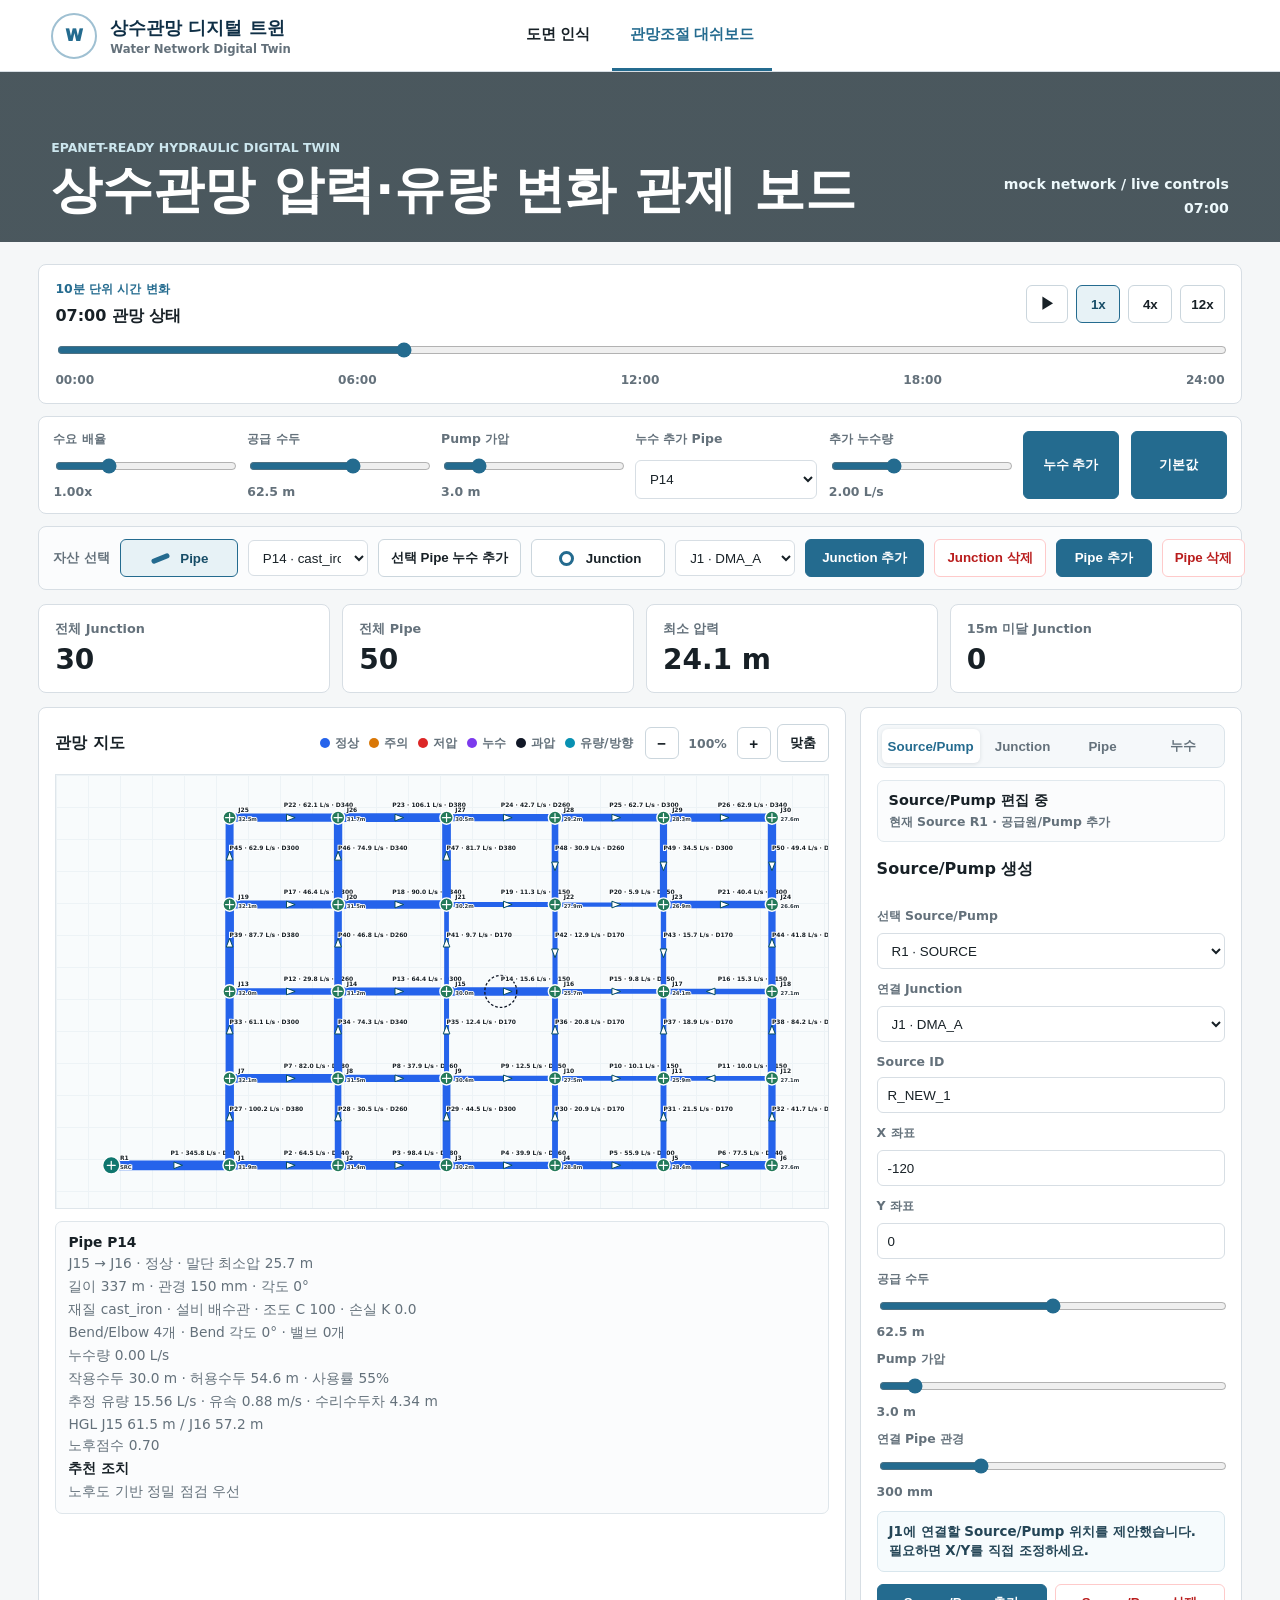
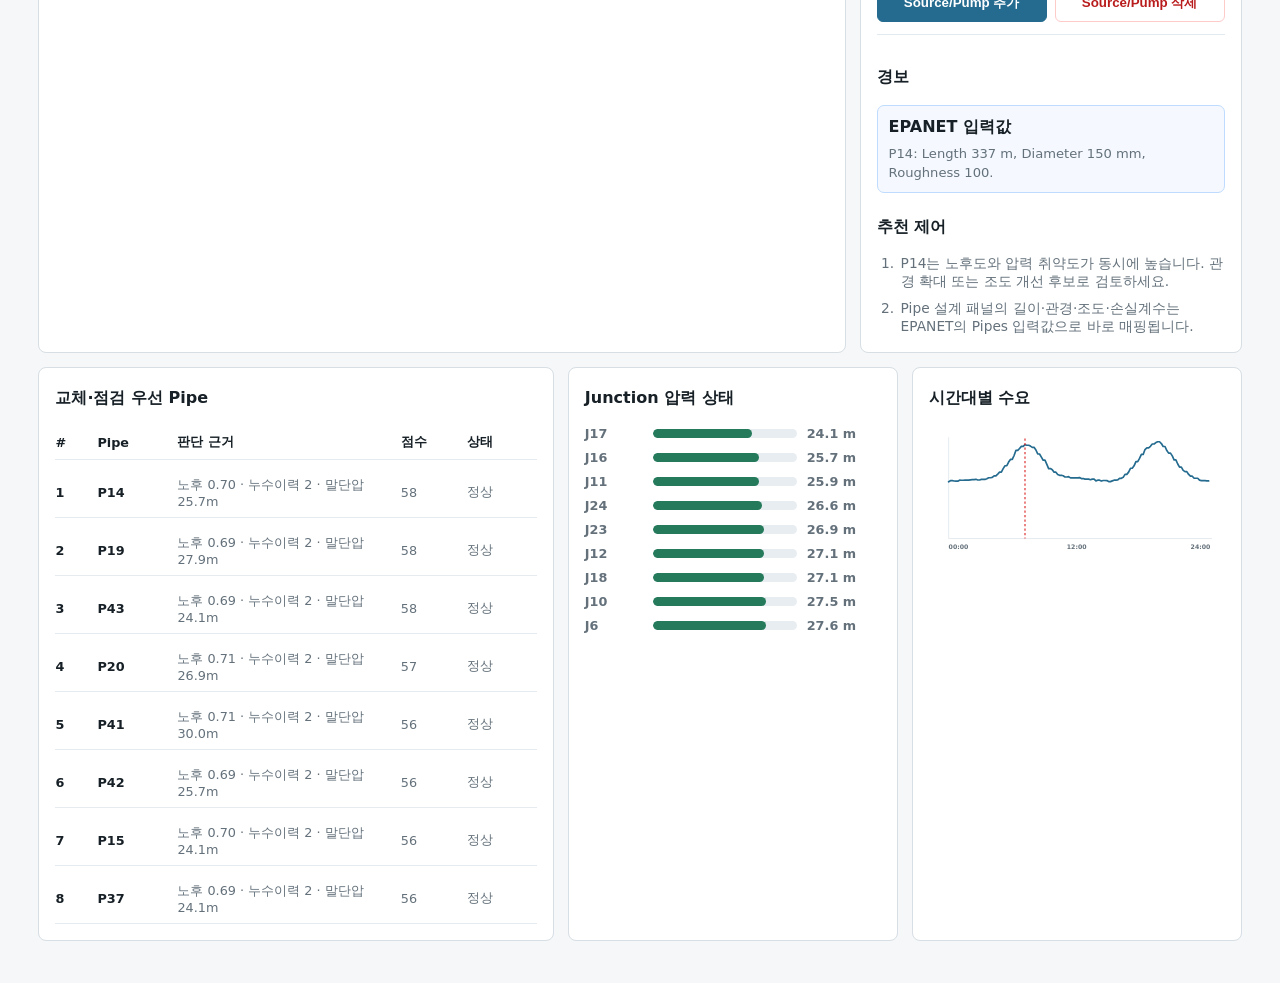
==== frontend/index.html @ b9e0d79a "Add files via upload" ====
<!doctype html>
<html lang="ko">
  <head>
    <meta charset="utf-8" />
    <meta name="viewport" content="width=device-width, initial-scale=1" />
    <title>상수관망 디지털 트윈 대시보드</title>
    <link rel="stylesheet" href="./styles.css" />
  </head>
  <body>
    <header class="global-index" aria-label="main navigation">
      <div class="global-brand">
        <div class="brand-mark">W</div>
        <div>
          <strong>상수관망 디지털 트윈</strong>
          <span>Water Network Digital Twin</span>
        </div>
      </div>
      <nav class="global-nav" aria-label="workspace index">
        <button class="global-nav-link" data-view-target="recognition" type="button">도면 인식</button>
        <button class="global-nav-link active" data-view-target="dashboard" type="button">관망조절 대쉬보드</button>
      </nav>
    </header>

    <section id="recognition-view" class="app-view" data-view="recognition" aria-label="drawing recognition workspace">
      <header class="app-header recognition-header">
        <div>
          <p class="eyebrow">OpenCV-ready drawing intake</p>
          <h1>관망 도면 이미지 인식</h1>
        </div>
        <div class="status-strip" aria-label="recognition status">
          <span id="recognition-status">image waiting</span>
          <span id="recognition-count">0 pipes / 0 nodes</span>
        </div>
      </header>

      <main class="recognition-workspace">
        <section class="recognition-console" aria-label="drawing recognition controls">
          <label>
            관망 도면 파일
            <input id="drawing-file" type="file" accept="image/png,image/jpeg" />
          </label>
          <label>
            최소 선분 길이
            <input id="drawing-min-line" type="range" min="20" max="180" step="5" value="45" />
            <span id="drawing-min-line-value">45 px</span>
          </label>
          <label>
            끝점 병합 허용치
            <input id="drawing-merge-tolerance" type="range" min="6" max="42" step="2" value="18" />
            <span id="drawing-merge-tolerance-value">18 px</span>
          </label>
          <label>
            픽셀-미터 환산
            <input id="drawing-scale" type="number" min="0.01" max="20" step="0.05" value="1" />
          </label>
          <label>
            기본 관경
            <input id="drawing-diameter" type="number" min="50" max="1200" step="10" value="150" />
          </label>
          <label>
            기본 재질
            <select id="drawing-material">
              <option value="PVC">PVC</option>
              <option value="HDPE">HDPE</option>
              <option value="ductile_iron">ductile iron</option>
              <option value="steel">steel</option>
              <option value="cast_iron">cast iron</option>
              <option value="concrete">concrete</option>
            </select>
          </label>
          <button id="analyze-drawing" class="primary-button" type="button">도면 분석</button>
          <button id="reset-drawing" class="text-button" type="button">이미지 초기화</button>
        </section>

        <section class="recognition-grid">
          <article class="drawing-preview-panel">
            <div class="section-heading">
              <h2>도면 오버레이</h2>
              <div class="recognition-actions">
                <button id="download-assets-json" class="text-button" type="button" disabled>JSON</button>
                <button id="download-nodes-csv" class="text-button" type="button" disabled>nodes.csv</button>
                <button id="download-pipes-csv" class="text-button" type="button" disabled>pipes.csv</button>
                <button id="download-reservoirs-csv" class="text-button" type="button" disabled>reservoirs.csv</button>
              </div>
            </div>
            <div class="drawing-canvas-frame">
              <canvas id="drawing-canvas" width="1120" height="620"></canvas>
              <div id="drawing-empty-state">JPG 또는 PNG 관망 도면을 선택하세요.</div>
            </div>
          </article>

          <aside class="recognition-side-panel">
            <div class="metric-grid recognition-metrics">
              <article>
                <span>Pipe 후보</span>
                <strong id="recognized-pipe-count">0</strong>
              </article>
              <article>
                <span>Node 후보</span>
                <strong id="recognized-node-count">0</strong>
              </article>
              <article>
                <span>이미지 크기</span>
                <strong id="recognized-image-size">--</strong>
              </article>
              <article>
                <span>Export 상태</span>
                <strong id="recognized-export-state">대기</strong>
              </article>
            </div>
            <div class="section-heading compact-heading">
              <h2>nodes.csv 후보</h2>
            </div>
            <div id="recognized-nodes-table" class="recognition-table"></div>
            <div class="section-heading compact-heading">
              <h2>pipes.csv 후보</h2>
            </div>
            <div id="recognized-pipes-table" class="recognition-table"></div>
          </aside>
        </section>
      </main>
    </section>

    <section id="dashboard-view" class="app-view active" data-view="dashboard" aria-label="network control dashboard">
      <header class="app-header">
        <div>
          <p class="eyebrow">EPANET-ready hydraulic digital twin</p>
          <h1>상수관망 압력·유량 변화 관제 보드</h1>
        </div>
        <div class="status-strip" aria-label="simulation status">
          <span id="scenario-label">mock network / live controls</span>
          <span id="time-label">ready</span>
        </div>
      </header>

      <main>
      <section class="timeline-console" aria-label="time playback controls">
        <div class="timeline-head">
          <div>
            <p class="panel-kicker">10분 단위 시간 변화</p>
            <h2 id="timeline-title">00:00 관망 상태</h2>
          </div>
          <div class="playback-buttons" aria-label="playback speed">
            <button id="play-toggle" class="icon-button" type="button" title="재생/정지">▶</button>
            <button class="speed-button active" data-speed="1" type="button">1x</button>
            <button class="speed-button" data-speed="4" type="button">4x</button>
            <button class="speed-button" data-speed="12" type="button">12x</button>
          </div>
        </div>
        <input id="time-slider" type="range" min="0" max="0" step="1" value="0" />
        <div class="timeline-scale" id="timeline-scale"></div>
      </section>

      <section class="control-band" aria-label="hydraulic scenario controls">
        <label>
          수요 배율
          <input id="demand-scale" type="range" min="0.7" max="1.8" step="0.05" value="1" />
          <span id="demand-scale-value">1.00x</span>
        </label>
        <label>
          공급 수두
          <input id="source-head" type="range" min="44" max="76" step="0.5" value="58" />
          <span id="source-head-value">58.0 m</span>
        </label>
        <label>
          Pump 가압
          <input id="pump-head" type="range" min="0" max="18" step="0.5" value="3" />
          <span id="pump-head-value">3.0 m</span>
        </label>
        <label>
          누수 추가 Pipe
          <select id="leak-pipe"></select>
        </label>
        <label>
          추가 누수량
          <input id="leak-demand" type="range" min="0" max="6" step="0.25" value="2" />
          <span id="leak-demand-value">2.00 L/s</span>
        </label>
        <button id="add-leak-pipe" class="primary-button" type="button">누수 추가</button>
        <button id="reset-scenario" class="primary-button" type="button">기본값</button>
      </section>

      <section class="asset-toolbar" aria-label="network editing tools">
        <div class="tool-title">자산 선택</div>
        <button id="pipe-tool" class="asset-button active" type="button" aria-label="Pipe 선택">
          <span class="tool-icon pipe-mark"></span>
          Pipe
        </button>
        <select id="selected-pipe" aria-label="선택 Pipe"></select>
        <button id="set-leak-pipe" class="text-button" type="button">선택 Pipe 누수 추가</button>
        <button id="junction-tool" class="asset-button" type="button" aria-label="Junction 선택">
          <span class="tool-icon junction-mark"></span>
          Junction
        </button>
        <select id="selected-junction" aria-label="선택 Junction"></select>
        <button id="add-junction-mode" class="primary-button" type="button">Junction 추가</button>
        <button id="delete-junction" class="text-button danger-button" type="button">Junction 삭제</button>
        <button id="draw-pipe-mode" class="primary-button" type="button">Pipe 추가</button>
        <button id="delete-pipe" class="text-button danger-button" type="button">Pipe 삭제</button>
      </section>

      <section class="metric-grid" aria-label="overview metrics">
        <article>
          <span>전체 Junction</span>
          <strong id="node-count">--</strong>
        </article>
        <article>
          <span>전체 Pipe</span>
          <strong id="pipe-count">--</strong>
        </article>
        <article>
          <span>최소 압력</span>
          <strong id="min-pressure">--</strong>
        </article>
        <article>
          <span>15m 미달 Junction</span>
          <strong id="low-node-count">--</strong>
        </article>
      </section>

      <section class="workspace">
        <div class="map-panel">
          <div class="section-heading">
            <h2>관망 지도</h2>
            <div class="map-heading-tools">
              <div class="legend">
                <span><i class="normal"></i>정상</span>
                <span><i class="warn"></i>주의</span>
                <span><i class="bad"></i>저압</span>
                <span><i class="leak"></i>누수</span>
                <span><i class="overpressure"></i>과압</span>
                <span><i class="flow"></i>유량/방향</span>
              </div>
              <div class="map-zoom-controls" aria-label="map zoom controls">
                <button id="map-zoom-out" class="icon-button" type="button" title="축소">−</button>
                <span id="map-zoom-label">100%</span>
                <button id="map-zoom-in" class="icon-button" type="button" title="확대">+</button>
                <button id="map-zoom-reset" class="text-button" type="button">맞춤</button>
              </div>
            </div>
          </div>
          <svg id="network-map" role="img" aria-label="water network map"></svg>
          <div id="selection-detail" class="detail-panel"></div>
        </div>

        <aside class="side-panel">
            <div class="editor-shell">
              <div class="editor-tabs" aria-label="asset editor tabs">
              <button class="editor-tab active" data-editor-tab="source" type="button">Source/Pump</button>
              <button class="editor-tab" data-editor-tab="junction" type="button">Junction</button>
              <button class="editor-tab" data-editor-tab="pipe" type="button">Pipe</button>
              <button class="editor-tab" data-editor-tab="leak" type="button">누수</button>
            </div>

            <div class="editor-context">
              <strong id="editor-context-title">편집 콘솔</strong>
              <span id="editor-context-subtitle">지도에서 자산을 선택하거나 작업 모드를 실행하세요.</span>
            </div>

            <section class="editor-panel active" data-editor-panel="source" aria-label="source and pump editor">
              <div class="section-heading">
                <h2>Source/Pump 생성</h2>
              </div>
              <div class="source-editor">
                <label>
                  선택 Source/Pump
                  <select id="selected-source"></select>
                </label>
                <label>
                  연결 Junction
                  <select id="source-connect-junction"></select>
                </label>
                <label>
                  Source ID
                  <input id="new-source-id" type="text" value="R_NEW_1" />
                </label>
                <label>
                  X 좌표
                  <input id="source-x" type="number" step="5" value="-120" />
                </label>
                <label>
                  Y 좌표
                  <input id="source-y" type="number" step="5" value="0" />
                </label>
                <label>
                  공급 수두
                  <input id="source-design-head" type="range" min="30" max="95" step="0.5" value="58" />
                  <span id="source-design-head-value">58.0 m</span>
                </label>
                <label>
                  Pump 가압
                  <input id="source-pump-gain" type="range" min="0" max="35" step="0.5" value="3" />
                  <span id="source-pump-gain-value">3.0 m</span>
                </label>
                <label>
                  연결 Pipe 관경
                  <input id="source-pipe-diameter" type="range" min="100" max="800" step="10" value="300" />
                  <span id="source-pipe-diameter-value">300 mm</span>
                </label>
                <div class="draw-readout" id="source-readout">Source/Pump는 선택 Junction에 공급원과 연결 Pipe를 함께 추가합니다.</div>
                <div class="source-actions">
                  <button id="add-source-pump" class="primary-button" type="button">Source/Pump 추가</button>
                  <button id="delete-source-pump" class="text-button danger-button" type="button">Source/Pump 삭제</button>
                </div>
              </div>
            </section>

            <section class="editor-panel" data-editor-panel="junction" aria-label="junction editor">
              <div class="section-heading">
                <h2>Junction 생성</h2>
              </div>
              <div class="junction-workflow">
                <label>
                  연결 시작 Junction
                  <select id="source-junction"></select>
                </label>
                <label>
                  새 Junction ID
                  <input id="new-junction-id" type="text" value="J_NEW_1" />
                </label>
                <div id="draw-readout" class="draw-readout">Junction 추가 또는 Pipe 그리기를 누른 뒤 지도 위에서 작업하세요.</div>
                <div class="draw-actions">
                  <button id="confirm-junction" class="primary-button" type="button" disabled>Pipe와 함께 추가</button>
                  <button id="confirm-pipe" class="primary-button" type="button" disabled>Pipe 추가</button>
                  <button id="cancel-junction" class="text-button" type="button">취소</button>
                </div>
              </div>

              <div class="section-heading">
                <h2>Junction 편집</h2>
              </div>
              <div class="junction-editor">
                <label>
                  X 좌표
                  <input id="junction-x" type="range" min="-200" max="900" step="5" value="0" />
                  <span id="junction-x-value">0</span>
                </label>
                <label>
                  Y 좌표
                  <input id="junction-y" type="range" min="-200" max="700" step="5" value="0" />
                  <span id="junction-y-value">0</span>
                </label>
                <label>
                  표고
                  <input id="junction-elevation" type="range" min="0" max="90" step="0.5" value="30" />
                  <span id="junction-elevation-value">30.0 m</span>
                </label>
                <label>
                  기본 수요
                  <input id="junction-demand" type="range" min="0" max="8" step="0.05" value="1" />
                  <span id="junction-demand-value">1.00 L/s</span>
                </label>
                <label>
                  DMA
                  <input id="junction-dma" type="text" value="DMA_A" />
                </label>
                <div class="draw-actions single-action">
                  <button id="reset-junction-edit" class="text-button" type="button">Junction 복원</button>
                </div>
              </div>
            </section>

            <section class="editor-panel" data-editor-panel="pipe" aria-label="epanet pipe editor">
              <div class="section-heading">
                <h2>EPANET Pipe 설계</h2>
              </div>
              <div class="epanet-editor">
                <label>
                  구현 각도
                  <input id="pipe-angle" type="range" min="0" max="355" step="5" value="0" />
                  <span id="pipe-angle-value">0°</span>
                </label>
                <label>
                  길이
                  <input id="pipe-length" type="range" min="40" max="620" step="5" value="100" />
                  <span id="pipe-length-value">100 m</span>
                </label>
                <label>
                  관경
                  <input id="pipe-diameter" type="range" min="80" max="600" step="10" value="150" />
                  <span id="pipe-diameter-value">150 mm</span>
                </label>
                <label>
                  조도 계수 C
                  <input id="pipe-roughness" type="range" min="60" max="150" step="1" value="100" />
                  <span id="pipe-roughness-value">100</span>
                </label>
                <label>
                  국부 손실 K
                  <input id="pipe-minor-loss" type="range" min="0" max="5" step="0.1" value="0" />
                  <span id="pipe-minor-loss-value">0.0</span>
                </label>
                <label>
                  Bend/Elbow 각도
                  <input id="pipe-bend-angle" type="range" min="0" max="180" step="5" value="0" />
                  <span id="pipe-bend-angle-value">0°</span>
                </label>
                <label>
                  Bend/Elbow 개수
                  <input id="pipe-bend-count" type="range" min="0" max="8" step="1" value="0" />
                  <span id="pipe-bend-count-value">0</span>
                </label>
                <label>
                  밸브 개수
                  <input id="pipe-valve-count" type="range" min="0" max="6" step="1" value="0" />
                  <span id="pipe-valve-count-value">0</span>
                </label>
                <label>
                  Pipe 재질
                  <select id="pipe-material">
                    <option value="PVC">PVC</option>
                    <option value="HDPE">HDPE</option>
                    <option value="ductile_iron">ductile iron</option>
                    <option value="steel">steel</option>
                    <option value="cast_iron">cast iron</option>
                    <option value="concrete">concrete</option>
                  </select>
                </label>
                <label>
                  설비 종류
                  <select id="pipe-service-type">
                    <option value="distribution">배수관</option>
                    <option value="transmission">송수관</option>
                    <option value="service">급수관</option>
                    <option value="bypass">우회관</option>
                  </select>
                </label>
                <div class="snap-row">
                  <button class="text-button" data-angle="0" type="button">0°</button>
                  <button class="text-button" data-angle="45" type="button">45°</button>
                  <button class="text-button" data-angle="90" type="button">90°</button>
                  <button class="text-button" data-angle="135" type="button">135°</button>
                  <button id="reset-pipe-edit" class="text-button" type="button">Pipe 복원</button>
                </div>
              </div>
            </section>

            <section class="editor-panel" data-editor-panel="leak" aria-label="multi leak scenario">
              <div class="section-heading">
                <h2>다중 누수 시나리오</h2>
              </div>
              <div id="leak-list" class="leak-list"></div>
            </section>
          </div>

          <div class="section-heading compact-heading">
            <h2>경보</h2>
          </div>
          <div id="alerts" class="alert-stack"></div>

          <div class="section-heading compact-heading">
            <h2>추천 제어</h2>
          </div>
          <ol id="recommendations" class="recommendations"></ol>
        </aside>
      </section>

      <section class="analysis-grid">
        <article>
          <div class="section-heading">
            <h2>교체·점검 우선 Pipe</h2>
          </div>
          <div id="replacement-ranking" class="ranking-table"></div>
        </article>
        <article>
          <div class="section-heading">
            <h2>Junction 압력 상태</h2>
          </div>
          <div id="pressure-bars" class="bar-stack"></div>
        </article>
        <article>
          <div class="section-heading">
            <h2>시간대별 수요</h2>
          </div>
          <svg id="demand-chart" role="img" aria-label="demand chart"></svg>
        </article>
      </section>
      </main>
    </section>

    <script src="./app.js"></script>
  </body>
</html>
---- frontend/styles.css ----
:root {
  color-scheme: light;
  --ink: #172026;
  --muted: #64717b;
  --line: #d7dee4;
  --surface: #ffffff;
  --page: #f5f7f8;
  --ok: #247a5a;
  --warn: #d97706;
  --bad: #dc2626;
  --leak: #7c3aed;
  --overpressure: #111827;
  --accent: #246b8f;
}

* {
  box-sizing: border-box;
}

body {
  margin: 0;
  min-width: 320px;
  background: var(--page);
  color: var(--ink);
  font-family:
    Inter, ui-sans-serif, system-ui, -apple-system, BlinkMacSystemFont, "Segoe UI",
    sans-serif;
}

.global-index {
  position: sticky;
  top: 0;
  z-index: 20;
  display: grid;
  grid-template-columns: minmax(250px, 1fr) auto minmax(250px, 1fr);
  min-height: 72px;
  align-items: center;
  gap: 28px;
  border-bottom: 1px solid var(--line);
  background: rgba(255, 255, 255, 0.96);
  padding: 0 clamp(18px, 4vw, 56px);
  backdrop-filter: blur(10px);
}

.global-index::after {
  content: "";
}

.global-brand {
  display: flex;
  align-items: center;
  gap: 13px;
  min-width: 250px;
}

.brand-mark {
  display: grid;
  width: 46px;
  height: 46px;
  place-items: center;
  border: 2px solid #9fc0d2;
  border-radius: 50%;
  color: var(--accent);
  font-size: 1rem;
  font-weight: 950;
}

.global-brand strong,
.global-brand span {
  display: block;
}

.global-brand strong {
  color: #0f2f46;
  font-size: 1.12rem;
  font-weight: 950;
}

.global-brand span {
  margin-top: 2px;
  color: var(--muted);
  font-size: 0.73rem;
  font-weight: 800;
}

.global-nav {
  display: flex;
  align-items: stretch;
  justify-content: center;
  gap: 4px;
  align-self: stretch;
}

.global-nav-link {
  border: 0;
  border-bottom: 3px solid transparent;
  background: transparent;
  color: var(--ink);
  padding: 0 18px;
  font-size: 0.93rem;
  font-weight: 850;
  cursor: pointer;
}

.global-nav-link.active,
.global-nav-link:hover {
  border-bottom-color: var(--accent);
  color: var(--accent);
}

.app-view {
  display: none;
}

.app-view.active {
  display: block;
}

.app-header {
  display: flex;
  min-height: 170px;
  align-items: flex-end;
  justify-content: space-between;
  gap: 24px;
  padding: 34px clamp(18px, 4vw, 56px) 26px;
  background:
    linear-gradient(rgba(15, 32, 40, 0.74), rgba(15, 32, 40, 0.74)),
    url("https://images.unsplash.com/photo-1581092160607-ee22621dd758?auto=format&fit=crop&w=1800&q=80")
      center / cover;
  color: white;
}

.recognition-header {
  background:
    linear-gradient(rgba(15, 32, 40, 0.72), rgba(15, 32, 40, 0.72)),
    url("https://images.unsplash.com/photo-1497366754035-f200968a6e72?auto=format&fit=crop&w=1800&q=80")
      center / cover;
}

.eyebrow,
.panel-kicker {
  margin: 0 0 8px;
  color: #cce6ee;
  font-size: 0.78rem;
  font-weight: 800;
  letter-spacing: 0;
  text-transform: uppercase;
}

.panel-kicker {
  color: var(--accent);
}

h1,
h2 {
  margin: 0;
  letter-spacing: 0;
}

h1 {
  max-width: 860px;
  font-size: clamp(2rem, 4vw, 4.1rem);
  line-height: 1.04;
}

h2 {
  font-size: 1rem;
}

.status-strip {
  display: grid;
  gap: 8px;
  min-width: 210px;
  color: #edf8fb;
  font-size: 0.88rem;
  font-weight: 800;
  text-align: right;
}

main {
  padding: 22px clamp(14px, 3vw, 44px) 42px;
}

.timeline-console,
.control-band,
.asset-toolbar,
.metric-grid,
.workspace,
.analysis-grid,
.recognition-console,
.recognition-grid {
  width: min(1480px, 100%);
  margin-inline: auto;
}

.timeline-console,
.control-band,
.asset-toolbar,
.metric-grid article,
.analysis-grid article,
.side-panel,
.map-panel,
.recognition-console,
.drawing-preview-panel,
.recognition-side-panel {
  border: 1px solid var(--line);
  border-radius: 8px;
  background: var(--surface);
}

.timeline-console {
  display: grid;
  gap: 13px;
  padding: 16px;
}

.recognition-workspace {
  padding-top: 18px;
}

.recognition-console {
  display: grid;
  grid-template-columns: minmax(190px, 1.2fr) repeat(5, minmax(120px, 1fr)) max-content;
  align-items: end;
  gap: 12px;
  padding: 14px;
}

.recognition-grid {
  display: grid;
  grid-template-columns: minmax(620px, 1fr) 430px;
  gap: 14px;
  margin-top: 14px;
  align-items: start;
}

.drawing-preview-panel,
.recognition-side-panel {
  padding: 16px;
}

.recognition-actions {
  display: flex;
  flex-wrap: wrap;
  justify-content: flex-end;
  gap: 8px;
}

.drawing-canvas-frame {
  position: relative;
  margin-top: 16px;
  min-height: 560px;
  overflow: hidden;
  border: 1px solid #e1e8ee;
  background:
    linear-gradient(#eef4f8 1px, transparent 1px),
    linear-gradient(90deg, #eef4f8 1px, transparent 1px),
    #fbfdff;
  background-size: 32px 32px;
}

#drawing-canvas {
  display: block;
  width: 100%;
  min-height: 560px;
}

#drawing-empty-state {
  position: absolute;
  inset: 0;
  display: grid;
  place-items: center;
  color: var(--muted);
  font-weight: 850;
}

.recognition-metrics {
  width: 100%;
  grid-template-columns: 1fr 1fr;
  margin: 0;
}

.recognition-table {
  max-height: 270px;
  overflow: auto;
  border: 1px solid #e1e8ee;
  border-radius: 8px;
  background: #fbfdff;
}

.recognition-table table {
  width: 100%;
  border-collapse: collapse;
  font-size: 0.78rem;
}

.recognition-table th,
.recognition-table td {
  border-bottom: 1px solid #e5edf2;
  padding: 8px 9px;
  text-align: left;
  white-space: nowrap;
}

.recognition-table th {
  position: sticky;
  top: 0;
  background: #eff5f8;
  color: #385263;
  font-weight: 900;
}

.timeline-head {
  display: flex;
  align-items: center;
  justify-content: space-between;
  gap: 18px;
}

.playback-buttons {
  display: flex;
  align-items: center;
  gap: 8px;
}

.icon-button,
.speed-button,
.asset-button,
.text-button,
.primary-button {
  min-height: 38px;
  border: 1px solid #cbd6dd;
  border-radius: 6px;
  background: white;
  color: var(--ink);
  font-weight: 850;
  cursor: pointer;
}

.icon-button {
  width: 42px;
  font-size: 0.95rem;
}

.speed-button {
  min-width: 44px;
  padding: 0 10px;
}

.speed-button.active,
.asset-button.active,
.primary-button.active {
  border-color: var(--accent);
  background: #e7f2f6;
  color: #174d67;
}

.timeline-scale {
  display: flex;
  justify-content: space-between;
  color: var(--muted);
  font-size: 0.76rem;
  font-weight: 800;
}

.control-band {
  display: grid;
  grid-template-columns: repeat(5, minmax(130px, 1fr)) repeat(2, max-content);
  gap: 12px;
  margin-top: 12px;
  padding: 14px;
}

.asset-toolbar {
  display: grid;
  grid-template-columns: max-content 118px minmax(120px, 180px) max-content 134px minmax(120px, 180px) repeat(4, max-content);
  align-items: center;
  gap: 10px;
  margin-top: 12px;
  padding: 12px 14px;
  background: #fbfcfd;
}

.tool-title {
  color: var(--muted);
  font-size: 0.8rem;
  font-weight: 850;
}

.asset-button {
  display: inline-flex;
  align-items: center;
  justify-content: center;
  gap: 8px;
}

.tool-icon {
  position: relative;
  display: inline-block;
  width: 23px;
  height: 23px;
}

.pipe-mark::before {
  position: absolute;
  top: 9px;
  left: 2px;
  width: 19px;
  height: 5px;
  border-radius: 99px;
  background: var(--accent);
  content: "";
  transform: rotate(-22deg);
}

.junction-mark::before {
  position: absolute;
  inset: 4px;
  border: 3px solid var(--accent);
  border-radius: 50%;
  content: "";
}

.text-button {
  padding: 0 12px;
}

.primary-button {
  min-width: 96px;
  padding: 0 16px;
  border-color: var(--accent);
  background: var(--accent);
  color: white;
}

.danger-button {
  border-color: #fecaca;
  color: #b91c1c;
}

label {
  display: grid;
  gap: 8px;
  min-width: 0;
  color: var(--muted);
  font-size: 0.78rem;
  font-weight: 800;
}

select,
input[type="range"],
input[type="text"],
input[type="number"] {
  width: 100%;
}

select,
input[type="text"],
input[type="number"] {
  min-height: 36px;
  border: 1px solid var(--line);
  border-radius: 6px;
  background: white;
  color: var(--ink);
  padding: 0 10px;
}

input[type="range"] {
  accent-color: var(--accent);
}

.metric-grid {
  display: grid;
  grid-template-columns: repeat(4, 1fr);
  gap: 12px;
  margin-top: 14px;
}

.metric-grid article {
  display: grid;
  gap: 5px;
  padding: 16px;
}

.metric-grid span {
  color: var(--muted);
  font-size: 0.8rem;
  font-weight: 800;
}

.metric-grid strong {
  font-size: 1.75rem;
}

.workspace {
  display: grid;
  grid-template-columns: minmax(0, 1fr) 382px;
  gap: 14px;
  margin-top: 14px;
}

.map-panel,
.side-panel,
.analysis-grid article {
  min-width: 0;
  padding: 16px;
}

.editor-shell {
  display: grid;
  gap: 12px;
}

.editor-tabs {
  display: grid;
  grid-template-columns: repeat(4, 1fr);
  gap: 6px;
  padding: 4px;
  border: 1px solid #dbe4ea;
  border-radius: 8px;
  background: #f5f8fa;
}

.editor-tab {
  min-height: 34px;
  border: 0;
  border-radius: 6px;
  background: transparent;
  color: var(--muted);
  font-weight: 900;
  cursor: pointer;
}

.editor-tab.active {
  background: white;
  color: var(--accent);
  box-shadow: 0 1px 4px rgba(24, 45, 58, 0.12);
}

.editor-context {
  display: grid;
  gap: 4px;
  padding: 10px 11px;
  border: 1px solid #e1e9ee;
  border-radius: 7px;
  background: #fbfcfd;
}

.editor-context strong {
  color: var(--ink);
  font-size: 0.9rem;
}

.editor-context span {
  color: var(--muted);
  font-size: 0.78rem;
  font-weight: 800;
}

.editor-panel {
  display: none;
}

.editor-panel.active {
  display: grid;
  gap: 12px;
}

.section-heading {
  display: flex;
  align-items: center;
  justify-content: space-between;
  gap: 12px;
  min-height: 30px;
  margin-bottom: 12px;
}

.compact-heading {
  margin-top: 20px;
}

.legend {
  display: flex;
  flex-wrap: wrap;
  gap: 10px;
  color: var(--muted);
  font-size: 0.78rem;
  font-weight: 800;
}

.map-heading-tools {
  display: flex;
  flex-wrap: wrap;
  align-items: center;
  justify-content: flex-end;
  gap: 12px;
}

.map-zoom-controls {
  display: inline-flex;
  align-items: center;
  gap: 6px;
}

.map-zoom-controls .icon-button {
  min-height: 32px;
  width: 34px;
}

#map-zoom-label {
  min-width: 46px;
  color: var(--muted);
  font-size: 0.78rem;
  font-weight: 900;
  text-align: center;
}

.legend span {
  display: inline-flex;
  align-items: center;
  gap: 5px;
}

.legend i {
  width: 10px;
  height: 10px;
  border-radius: 50%;
}

.normal {
  background: #2563eb;
}

.warn {
  background: var(--warn);
}

.bad {
  background: var(--bad);
}

.leak {
  background: var(--leak);
}

.overpressure {
  background: var(--overpressure);
}

.flow {
  background: #0891b2;
}

#network-map {
  display: block;
  width: 100%;
  aspect-ratio: 16 / 9;
  border: 1px solid #dfe6eb;
  background:
    linear-gradient(#edf3f6 1px, transparent 1px),
    linear-gradient(90deg, #edf3f6 1px, transparent 1px),
    #f8fbfc;
  background-size: 32px 32px;
}

.pipe {
  fill: none;
  stroke-linecap: round;
  cursor: pointer;
  transition: stroke-width 140ms ease;
}

.pipe:hover,
.selected-pipe-line {
  stroke-width: 13;
}

.leak-pipe-line {
  stroke: var(--leak);
}

.pipe-leak-halo {
  fill: none;
  stroke: rgba(124, 58, 237, 0.24);
  stroke-linecap: round;
  stroke-width: 22;
  pointer-events: none;
}

.overpressure-pipe-line {
  stroke: var(--overpressure);
}

.pressure-warning-pipe-line {
  stroke-dasharray: 9 5;
}

.pipe-overpressure-halo {
  fill: none;
  stroke: rgba(17, 24, 39, 0.22);
  stroke-linecap: round;
  stroke-width: 24;
  pointer-events: none;
}

.flow-arrow {
  pointer-events: none;
}

.flow-arrow path {
  fill: #ffffff;
  stroke: #064e5f;
  stroke-linejoin: round;
  stroke-width: 1.5;
}

.junction-icon {
  cursor: pointer;
}

.junction-body {
  stroke: white;
  stroke-width: 2.2;
}

.junction-icon path {
  pointer-events: none;
  stroke: white;
  stroke-linecap: round;
  stroke-width: 1.8;
}

.selected-ring {
  fill: none;
  stroke: #111827;
  stroke-dasharray: 4 3;
  stroke-width: 2;
}

.draw-preview line {
  fill: none;
  stroke: #0f766e;
  stroke-dasharray: 10 7;
  stroke-linecap: round;
}

.draw-preview circle {
  fill: #e7f8f1;
  stroke: #0f766e;
  stroke-width: 3;
}

.draw-preview text {
  pointer-events: none;
  paint-order: stroke;
  stroke: white;
  stroke-width: 4px;
  fill: #0f4e3e;
  font-size: 11px;
  font-weight: 900;
}

.node-label,
.pipe-label,
.pressure-label {
  pointer-events: none;
  paint-order: stroke;
  stroke: white;
  stroke-width: 3px;
  fill: var(--ink);
  font-weight: 850;
}

.node-label,
.pipe-label {
  font-size: 9px;
}

.pressure-label {
  font-size: 8px;
  fill: #2d3a43;
}

.leak-pipe-label {
  fill: var(--leak);
}

.overpressure-pipe-label {
  fill: var(--overpressure);
}

.detail-panel {
  display: grid;
  gap: 5px;
  min-height: 94px;
  margin-top: 12px;
  padding: 12px;
  border: 1px solid #dfe6eb;
  border-radius: 7px;
  background: #fbfcfd;
  color: var(--muted);
  font-size: 0.86rem;
}

.detail-panel strong {
  color: var(--ink);
}

.junction-workflow,
.junction-editor,
.source-editor {
  display: grid;
  gap: 12px;
  margin-bottom: 8px;
  padding-bottom: 12px;
  border-bottom: 1px solid #e3eaef;
}

.draw-readout {
  min-height: 46px;
  padding: 10px 11px;
  border: 1px solid #d8e6ed;
  border-radius: 7px;
  background: #f6fbfd;
  color: #244556;
  font-size: 0.84rem;
  font-weight: 800;
  line-height: 1.45;
}

.draw-actions {
  display: grid;
  grid-template-columns: 1fr 1fr max-content;
  gap: 8px;
}

.source-actions {
  display: grid;
  grid-template-columns: 1fr 1fr;
  gap: 8px;
}

button:disabled {
  cursor: not-allowed;
  opacity: 0.48;
}

.epanet-editor {
  display: grid;
  gap: 12px;
}

.single-action {
  grid-template-columns: 1fr;
}

.snap-row {
  display: grid;
  grid-template-columns: repeat(4, 1fr);
  gap: 8px;
}

.snap-row #reset-pipe-edit {
  grid-column: 1 / -1;
}

.alert-stack,
.leak-list,
.recommendations,
.bar-stack,
.ranking-table {
  display: grid;
  gap: 9px;
}

.leak-row {
  display: grid;
  grid-template-columns: 58px 1fr 76px max-content;
  align-items: center;
  gap: 8px;
  padding: 9px;
  border: 1px solid #e0e7ec;
  border-radius: 7px;
  background: #fbfcfd;
  color: var(--muted);
  font-size: 0.8rem;
  font-weight: 850;
}

.alert-card {
  padding: 11px;
  border: 1px solid #e0e7ec;
  border-radius: 7px;
  background: #fbfcfd;
}

.alert-card strong {
  display: block;
  margin-bottom: 5px;
  color: var(--ink);
}

.alert-card span {
  color: var(--muted);
  font-size: 0.82rem;
}

.alert-card.high {
  border-color: #fecaca;
  background: #fff7f7;
}

.alert-card.medium {
  border-color: #fed7aa;
  background: #fffaf2;
}

.alert-card.info {
  border-color: #bfdbfe;
  background: #f5f9ff;
}

.recommendations {
  margin: 0;
  padding-left: 22px;
  color: var(--muted);
  font-size: 0.86rem;
}

.recommendations li {
  padding-left: 2px;
}

.analysis-grid {
  display: grid;
  grid-template-columns: minmax(0, 1.25fr) minmax(300px, 0.8fr) minmax(300px, 0.8fr);
  gap: 14px;
  margin-top: 14px;
}

.ranking-row {
  display: grid;
  grid-template-columns: 34px 72px 1fr 58px 70px;
  align-items: center;
  gap: 8px;
  padding: 8px 0;
  border-bottom: 1px solid #e5ebef;
  color: var(--muted);
  font-size: 0.8rem;
}

.ranking-row.header {
  color: var(--ink);
  font-weight: 900;
}

.ranking-row strong {
  color: var(--ink);
}

.bar-row {
  display: grid;
  grid-template-columns: 58px 1fr 74px;
  align-items: center;
  gap: 10px;
  color: var(--muted);
  font-size: 0.8rem;
  font-weight: 800;
}

.bar-track {
  height: 9px;
  overflow: hidden;
  border-radius: 99px;
  background: #e7edf1;
}

.bar-fill {
  height: 100%;
  border-radius: inherit;
}

#demand-chart {
  width: 100%;
  aspect-ratio: 16 / 7;
}

.chart-grid {
  fill: none;
  stroke: #d9e2e8;
  stroke-width: 1.2;
}

.demand-line {
  fill: none;
  stroke: var(--accent);
  stroke-linecap: round;
  stroke-linejoin: round;
  stroke-width: 3;
}

.time-cursor {
  stroke: var(--bad);
  stroke-dasharray: 4 4;
  stroke-width: 2;
}

.chart-label {
  fill: var(--muted);
  font-size: 11px;
  font-weight: 800;
}

@media (max-width: 1120px) {
  .control-band,
  .asset-toolbar,
  .workspace,
  .analysis-grid,
  .recognition-console,
  .recognition-grid {
    grid-template-columns: 1fr;
  }

  .asset-toolbar {
    align-items: stretch;
  }
}

@media (max-width: 760px) {
  .global-index,
  .app-header,
  .timeline-head {
    align-items: flex-start;
    flex-direction: column;
  }

  .global-index {
    position: static;
    display: flex;
    padding-block: 14px;
  }

  .global-index::after {
    display: none;
  }

  .global-nav {
    width: 100%;
  }

  .global-nav-link {
    flex: 1;
    min-height: 42px;
    padding: 0 8px;
  }

  .status-strip {
    text-align: left;
  }

  .metric-grid {
    grid-template-columns: 1fr 1fr;
  }

  .ranking-row {
    grid-template-columns: 28px 58px 1fr;
  }

  .ranking-row span:nth-last-child(-n + 2),
  .ranking-row.header span:nth-last-child(-n + 2) {
    display: none;
  }
}
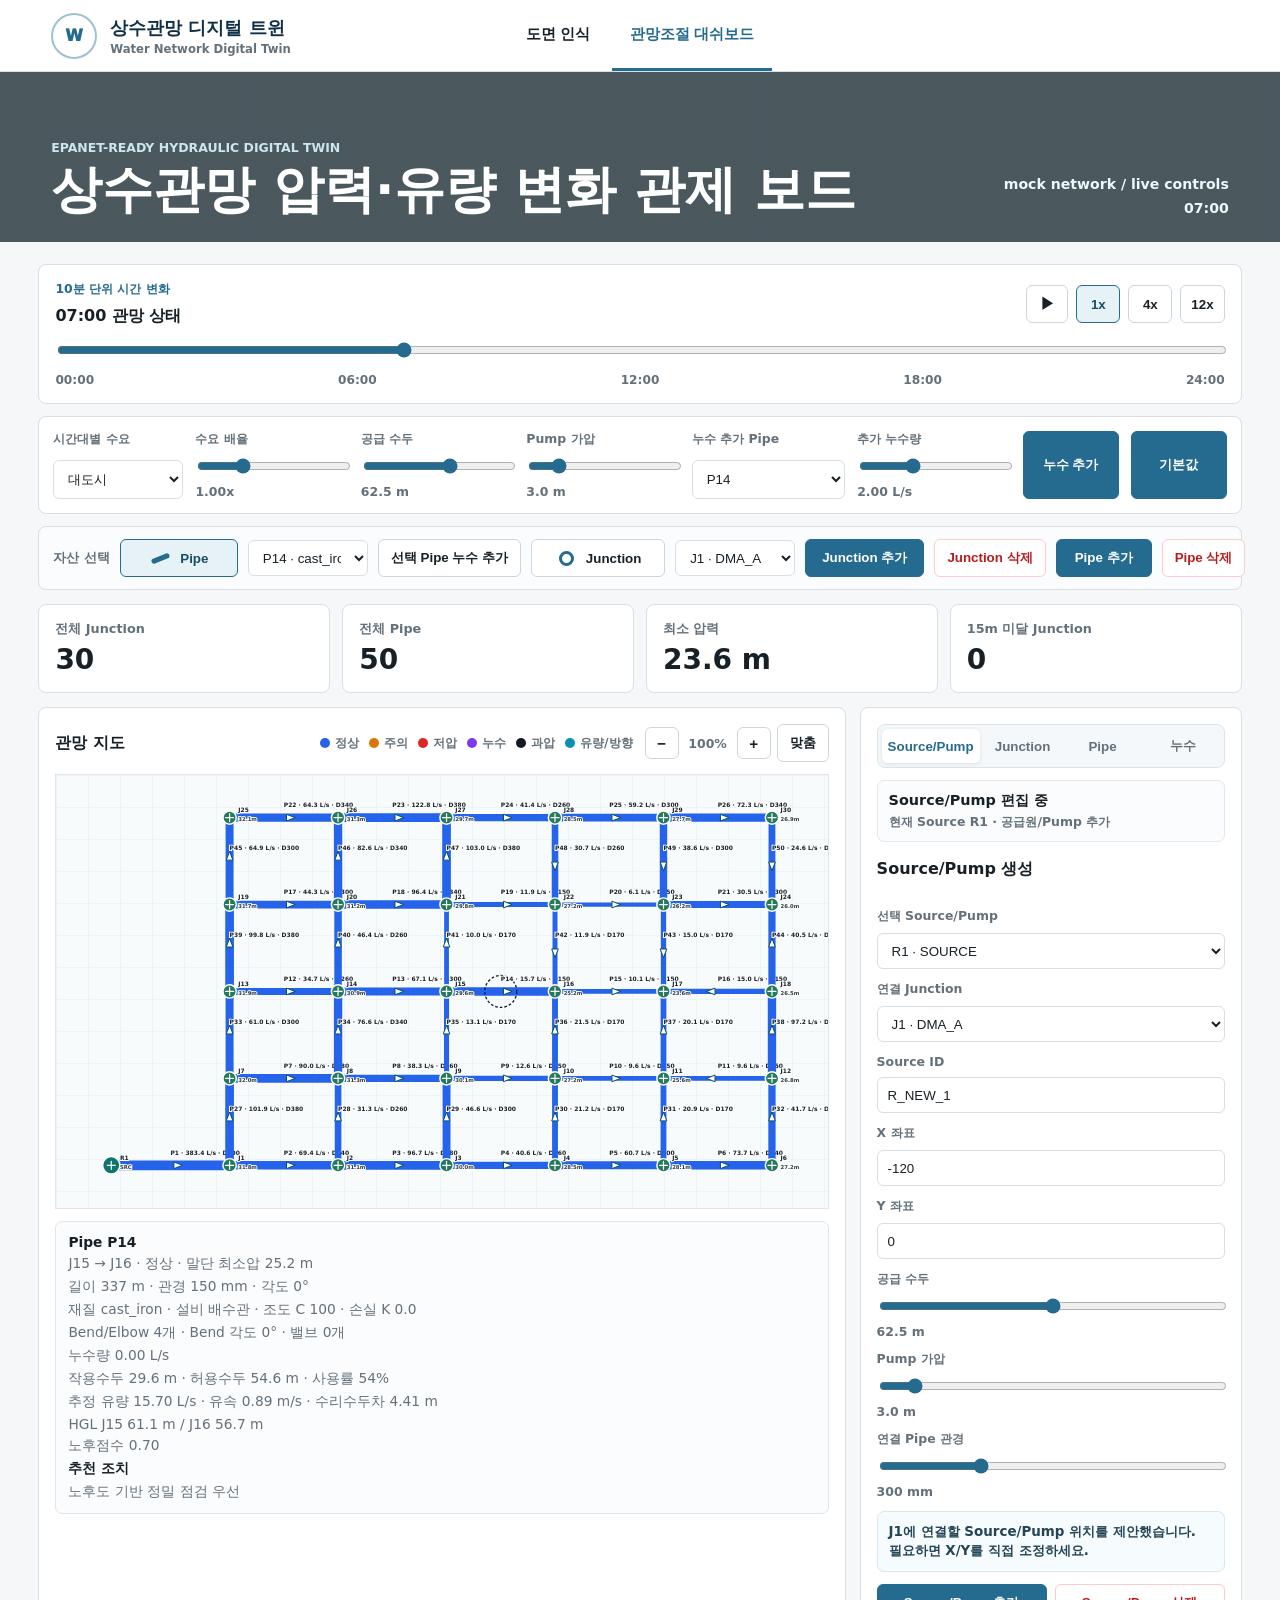
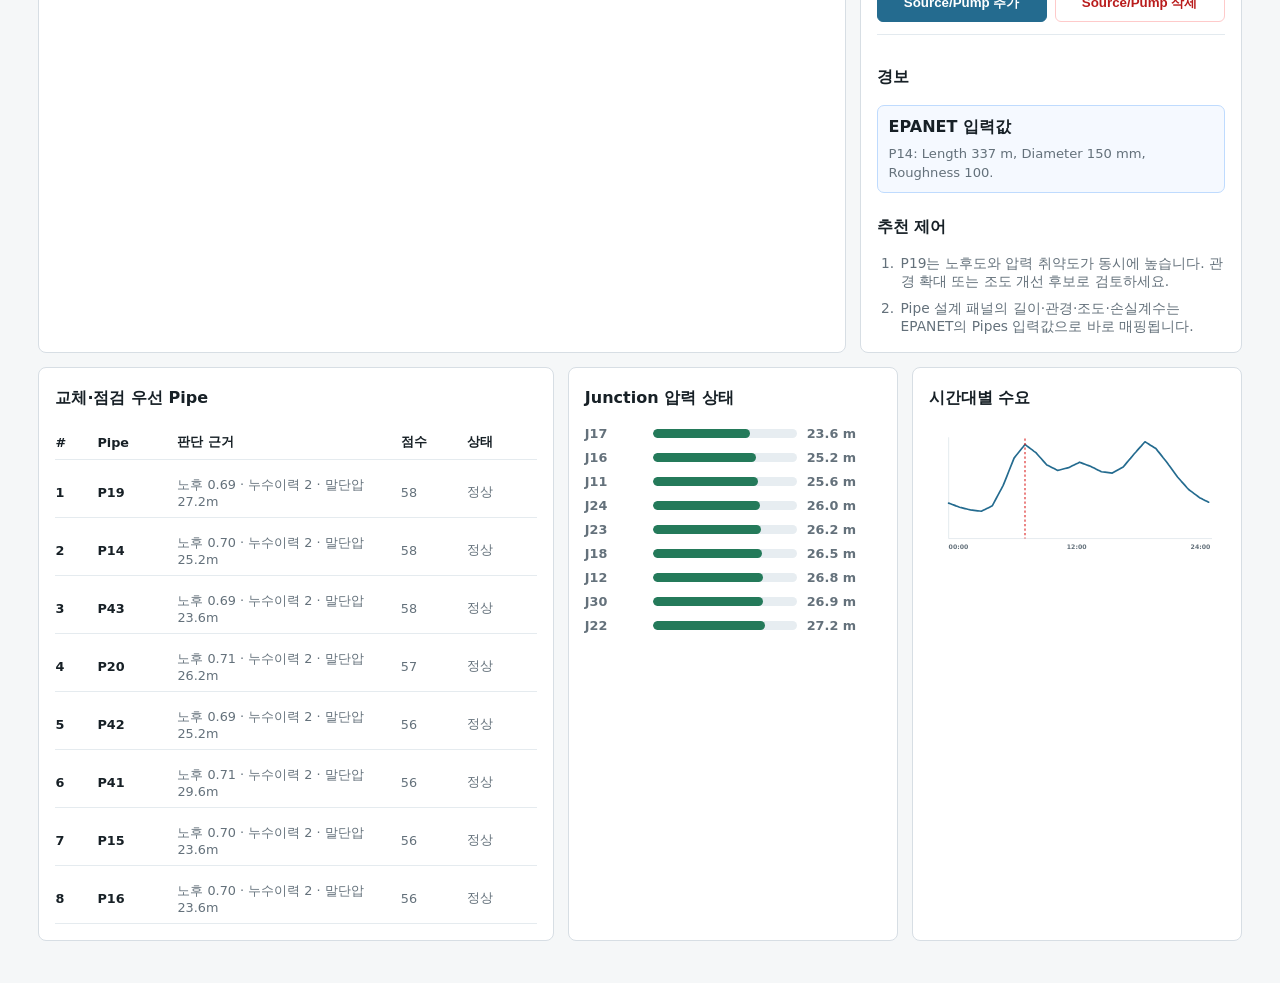
==== commit f9f34cc1: "Add files via upload" ====
--- a/frontend/index.html
+++ b/frontend/index.html
@@ -153,6 +153,14 @@
 
       <section class="control-band" aria-label="hydraulic scenario controls">
         <label>
+          시간대별 수요
+          <select id="demand-profile">
+            <option value="metro">대도시</option>
+            <option value="midsize">중소도시</option>
+            <option value="rural">농촌</option>
+          </select>
+        </label>
+        <label>
           수요 배율
           <input id="demand-scale" type="range" min="0.7" max="1.8" step="0.05" value="1" />
           <span id="demand-scale-value">1.00x</span>
--- a/frontend/styles.css
+++ b/frontend/styles.css
@@ -365,7 +365,7 @@
 
 .control-band {
   display: grid;
-  grid-template-columns: repeat(5, minmax(130px, 1fr)) repeat(2, max-content);
+  grid-template-columns: minmax(130px, 0.8fr) repeat(5, minmax(130px, 1fr)) repeat(2, max-content);
   gap: 12px;
   margin-top: 12px;
   padding: 14px;
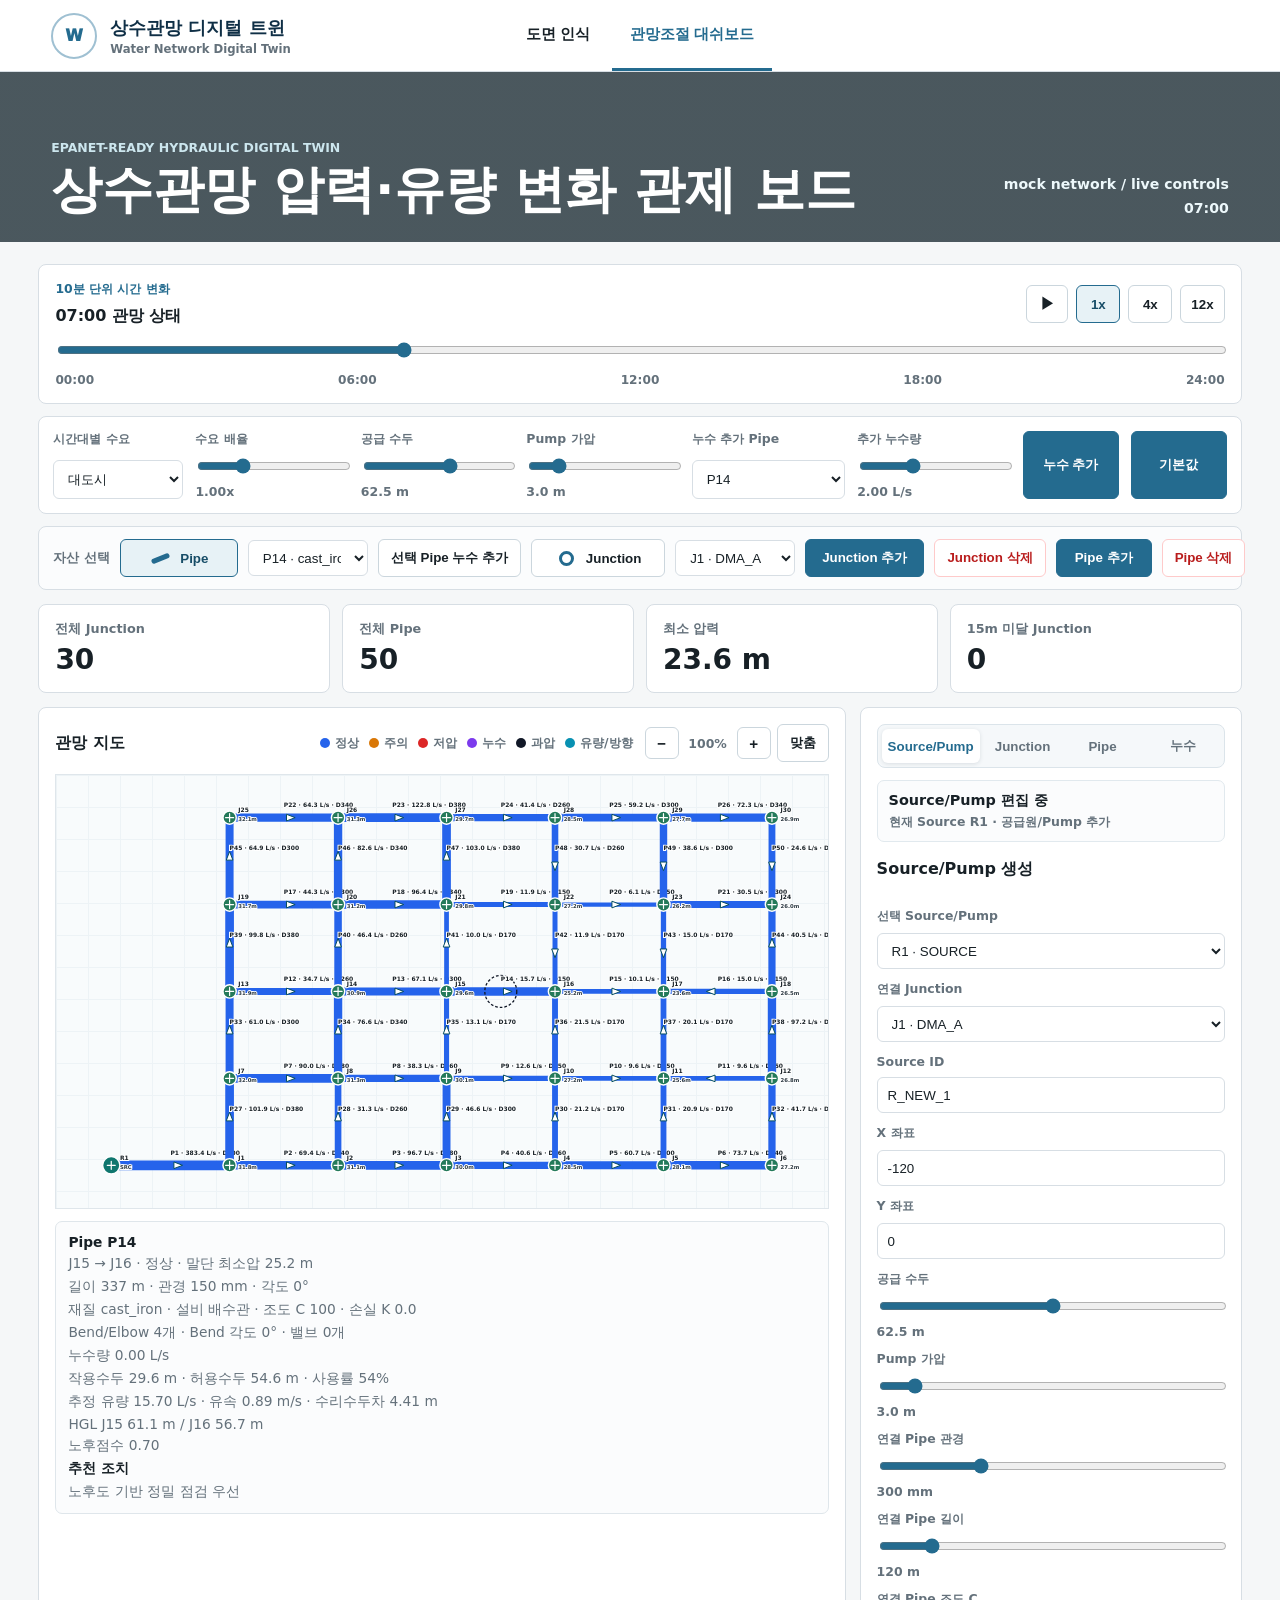
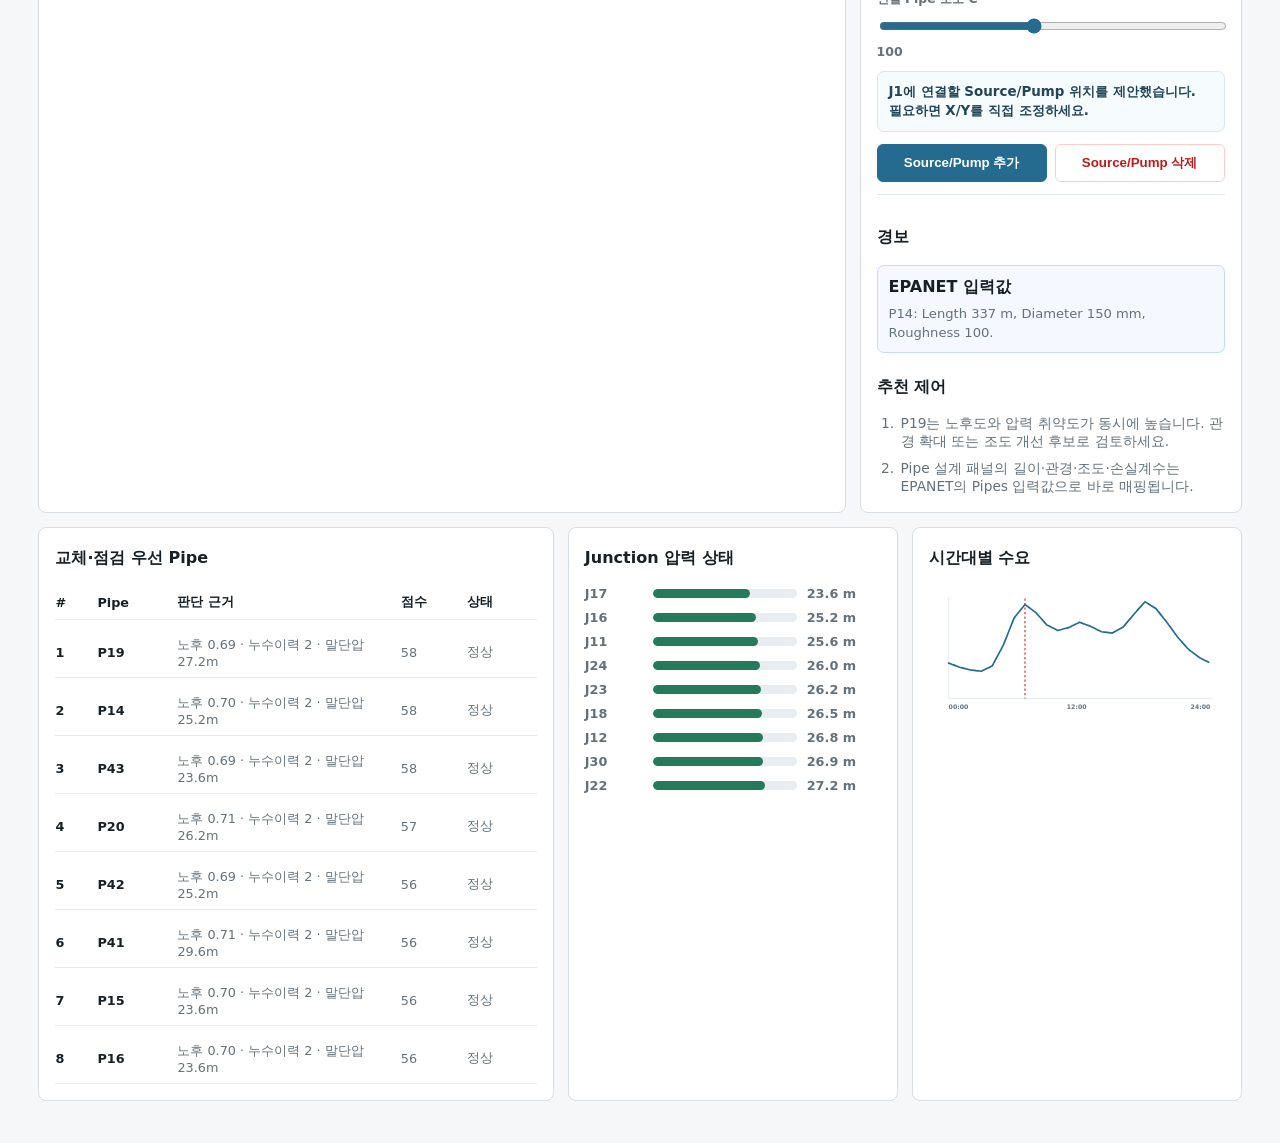
==== commit 78b38595: "Add files via upload" ====
--- a/frontend/index.html
+++ b/frontend/index.html
@@ -24,53 +24,64 @@
     <section id="recognition-view" class="app-view" data-view="recognition" aria-label="drawing recognition workspace">
       <header class="app-header recognition-header">
         <div>
-          <p class="eyebrow">OpenCV-ready drawing intake</p>
+          <p class="eyebrow">Multi-format drawing intake</p>
           <h1>관망 도면 이미지 인식</h1>
         </div>
         <div class="status-strip" aria-label="recognition status">
-          <span id="recognition-status">image waiting</span>
+          <span id="recognition-status">drawing waiting</span>
           <span id="recognition-count">0 pipes / 0 nodes</span>
         </div>
       </header>
 
       <main class="recognition-workspace">
         <section class="recognition-console" aria-label="drawing recognition controls">
-          <label>
-            관망 도면 파일
-            <input id="drawing-file" type="file" accept="image/png,image/jpeg" />
-          </label>
-          <label>
-            최소 선분 길이
-            <input id="drawing-min-line" type="range" min="20" max="180" step="5" value="45" />
-            <span id="drawing-min-line-value">45 px</span>
-          </label>
-          <label>
-            끝점 병합 허용치
-            <input id="drawing-merge-tolerance" type="range" min="6" max="42" step="2" value="18" />
-            <span id="drawing-merge-tolerance-value">18 px</span>
-          </label>
-          <label>
-            픽셀-미터 환산
-            <input id="drawing-scale" type="number" min="0.01" max="20" step="0.05" value="1" />
-          </label>
-          <label>
-            기본 관경
-            <input id="drawing-diameter" type="number" min="50" max="1200" step="10" value="150" />
-          </label>
-          <label>
-            기본 재질
-            <select id="drawing-material">
-              <option value="PVC">PVC</option>
-              <option value="HDPE">HDPE</option>
-              <option value="ductile_iron">ductile iron</option>
-              <option value="steel">steel</option>
-              <option value="cast_iron">cast iron</option>
-              <option value="concrete">concrete</option>
-            </select>
-          </label>
-          <button id="analyze-drawing" class="primary-button" type="button">도면 분석</button>
-          <button id="reset-drawing" class="text-button" type="button">이미지 초기화</button>
+          <div class="recognition-primary-controls">
+            <label>
+              관망 도면 파일
+              <input id="drawing-file" type="file" accept="image/png,image/jpeg,application/pdf,.jpg,.jpeg,.png,.pdf,.dwg,.dxf" />
+            </label>
+            <label>
+              최소 선분 길이
+              <input id="drawing-min-line" type="range" min="20" max="180" step="5" value="45" />
+              <span id="drawing-min-line-value">45 px</span>
+            </label>
+            <label>
+              끝점 병합 허용치
+              <input id="drawing-merge-tolerance" type="range" min="6" max="42" step="2" value="18" />
+              <span id="drawing-merge-tolerance-value">18 px</span>
+            </label>
+            <label>
+              픽셀-미터 환산
+              <input id="drawing-scale" type="number" min="0.01" max="20" step="0.05" value="1" />
+            </label>
+            <label>
+              기본 관경
+              <input id="drawing-diameter" type="number" min="50" max="1200" step="10" value="150" />
+            </label>
+            <label>
+              기본 재질
+              <select id="drawing-material">
+                <option value="PVC">PVC</option>
+                <option value="HDPE">HDPE</option>
+                <option value="ductile_iron">ductile iron</option>
+                <option value="steel">steel</option>
+                <option value="cast_iron">cast iron</option>
+                <option value="concrete">concrete</option>
+              </select>
+            </label>
+            <button id="analyze-drawing" class="primary-button" type="button">도면 분석</button>
+          </div>
+          <div class="recognition-candidate-actions" aria-label="manual recognition candidate controls">
+            <button id="reset-drawing" class="text-button" type="button">이미지 초기화</button>
+            <button id="junction-sample-mode" class="text-button" type="button">Junction 후보 선택</button>
+            <button id="clear-junction-samples" class="text-button" type="button">Junction 후보 초기화</button>
+            <span id="junction-sample-count" class="sample-count">0 / 100</span>
+            <button id="pipe-sample-mode" class="text-button" type="button">Pipe 후보 선택</button>
+            <button id="clear-pipe-samples" class="text-button" type="button">Pipe 후보 초기화</button>
+            <span id="pipe-sample-count" class="sample-count">0 / 100</span>
+          </div>
         </section>
+        <p class="recognition-format-guidance">[ .JPG, .PNG 도면은 Junction 후보를 우선 사용하고, 표시되지 않은 관은 Pipe 후보 선택으로 보강해 주십시오. ]</p>
 
         <section class="recognition-grid">
           <article class="drawing-preview-panel">
@@ -81,11 +92,17 @@
                 <button id="download-nodes-csv" class="text-button" type="button" disabled>nodes.csv</button>
                 <button id="download-pipes-csv" class="text-button" type="button" disabled>pipes.csv</button>
                 <button id="download-reservoirs-csv" class="text-button" type="button" disabled>reservoirs.csv</button>
+                <button id="apply-recognition-assets" class="primary-button compact-action" type="button" disabled>후보 적용</button>
               </div>
             </div>
             <div class="drawing-canvas-frame">
               <canvas id="drawing-canvas" width="1120" height="620"></canvas>
-              <div id="drawing-empty-state">JPG 또는 PNG 관망 도면을 선택하세요.</div>
+              <div id="drawing-empty-state" class="drawing-format-guide">
+                <strong>지원 도면 형식</strong>
+                <span>JPG/PNG: Gemini vision + OpenCV 후보 추출 + OCR + topology 보정</span>
+                <span>PDF: 벡터 PDF geometry/text 우선 + 스캔 PDF 이미지 경로</span>
+                <span>DWG/DXF: CAD layer/block/polyline/text 파서 + Gemini 의미 판단 보조</span>
+              </div>
             </div>
           </article>
 
@@ -305,6 +322,16 @@
                   <input id="source-pipe-diameter" type="range" min="100" max="800" step="10" value="300" />
                   <span id="source-pipe-diameter-value">300 mm</span>
                 </label>
+                <label>
+                  연결 Pipe 길이
+                  <input id="source-pipe-length" type="range" min="40" max="620" step="5" value="120" />
+                  <span id="source-pipe-length-value">120 m</span>
+                </label>
+                <label>
+                  연결 Pipe 조도 C
+                  <input id="source-pipe-roughness" type="range" min="60" max="150" step="1" value="100" />
+                  <span id="source-pipe-roughness-value">100</span>
+                </label>
                 <div class="draw-readout" id="source-readout">Source/Pump는 선택 Junction에 공급원과 연결 Pipe를 함께 추가합니다.</div>
                 <div class="source-actions">
                   <button id="add-source-pump" class="primary-button" type="button">Source/Pump 추가</button>
--- a/frontend/styles.css
+++ b/frontend/styles.css
@@ -219,11 +219,33 @@
 }
 
 .recognition-console {
-  display: grid;
-  grid-template-columns: minmax(190px, 1.2fr) repeat(5, minmax(120px, 1fr)) max-content;
+  display: flex;
+  flex-direction: column;
+  align-items: center;
+  gap: 12px;
+  padding: 14px 16px 12px;
+}
+
+.recognition-primary-controls {
+  display: grid;
+  width: 100%;
+  grid-template-columns: minmax(200px, 1.2fr) repeat(2, minmax(170px, 1fr)) repeat(3, minmax(150px, 0.9fr)) minmax(82px, max-content);
   align-items: end;
   gap: 12px;
-  padding: 14px;
+}
+
+.recognition-candidate-actions {
+  display: flex;
+  width: min(980px, 100%);
+  align-items: center;
+  justify-content: center;
+  flex-wrap: wrap;
+  gap: 10px;
+  padding-top: 2px;
+}
+
+.recognition-candidate-actions .text-button {
+  min-width: 150px;
 }
 
 .recognition-grid {
@@ -244,6 +266,11 @@
   flex-wrap: wrap;
   justify-content: flex-end;
   gap: 8px;
+}
+
+.compact-action {
+  min-height: 36px;
+  padding: 0 14px;
 }
 
 .drawing-canvas-frame {
@@ -274,6 +301,24 @@
   font-weight: 850;
 }
 
+.drawing-format-guide {
+  align-content: center;
+  gap: 10px;
+  padding: 28px;
+  text-align: center;
+  line-height: 1.45;
+}
+
+.drawing-format-guide strong {
+  color: var(--ink);
+  font-size: 1.05rem;
+}
+
+.drawing-format-guide span {
+  display: block;
+  max-width: 760px;
+}
+
 .recognition-metrics {
   width: 100%;
   grid-template-columns: 1fr 1fr;
@@ -308,6 +353,37 @@
   background: #eff5f8;
   color: #385263;
   font-weight: 900;
+}
+
+.sample-count {
+  display: inline-flex;
+  min-width: 58px;
+  align-items: center;
+  justify-content: flex-start;
+  color: #516475;
+  font-size: 0.82rem;
+  font-weight: 700;
+}
+
+.recognition-format-guidance {
+  width: min(1480px, 100%);
+  margin: 8px auto 0;
+  color: #315166;
+  font-size: 0.88rem;
+  font-weight: 800;
+  text-align: center;
+}
+
+#pipe-sample-mode.active {
+  border-color: #f59e0b;
+  color: #92400e;
+  background: #fff7ed;
+}
+
+#junction-sample-mode.active {
+  border-color: #0f766e;
+  color: #0f766e;
+  background: #ecfdf5;
 }
 
 .timeline-head {
@@ -1021,6 +1097,10 @@
     grid-template-columns: 1fr;
   }
 
+  .recognition-primary-controls {
+    grid-template-columns: repeat(2, minmax(0, 1fr));
+  }
+
   .asset-toolbar {
     align-items: stretch;
   }
@@ -1054,6 +1134,19 @@
     padding: 0 8px;
   }
 
+  .recognition-primary-controls {
+    grid-template-columns: 1fr;
+  }
+
+  .recognition-candidate-actions {
+    width: 100%;
+    justify-content: stretch;
+  }
+
+  .recognition-candidate-actions .text-button {
+    flex: 1 1 180px;
+  }
+
   .status-strip {
     text-align: left;
   }
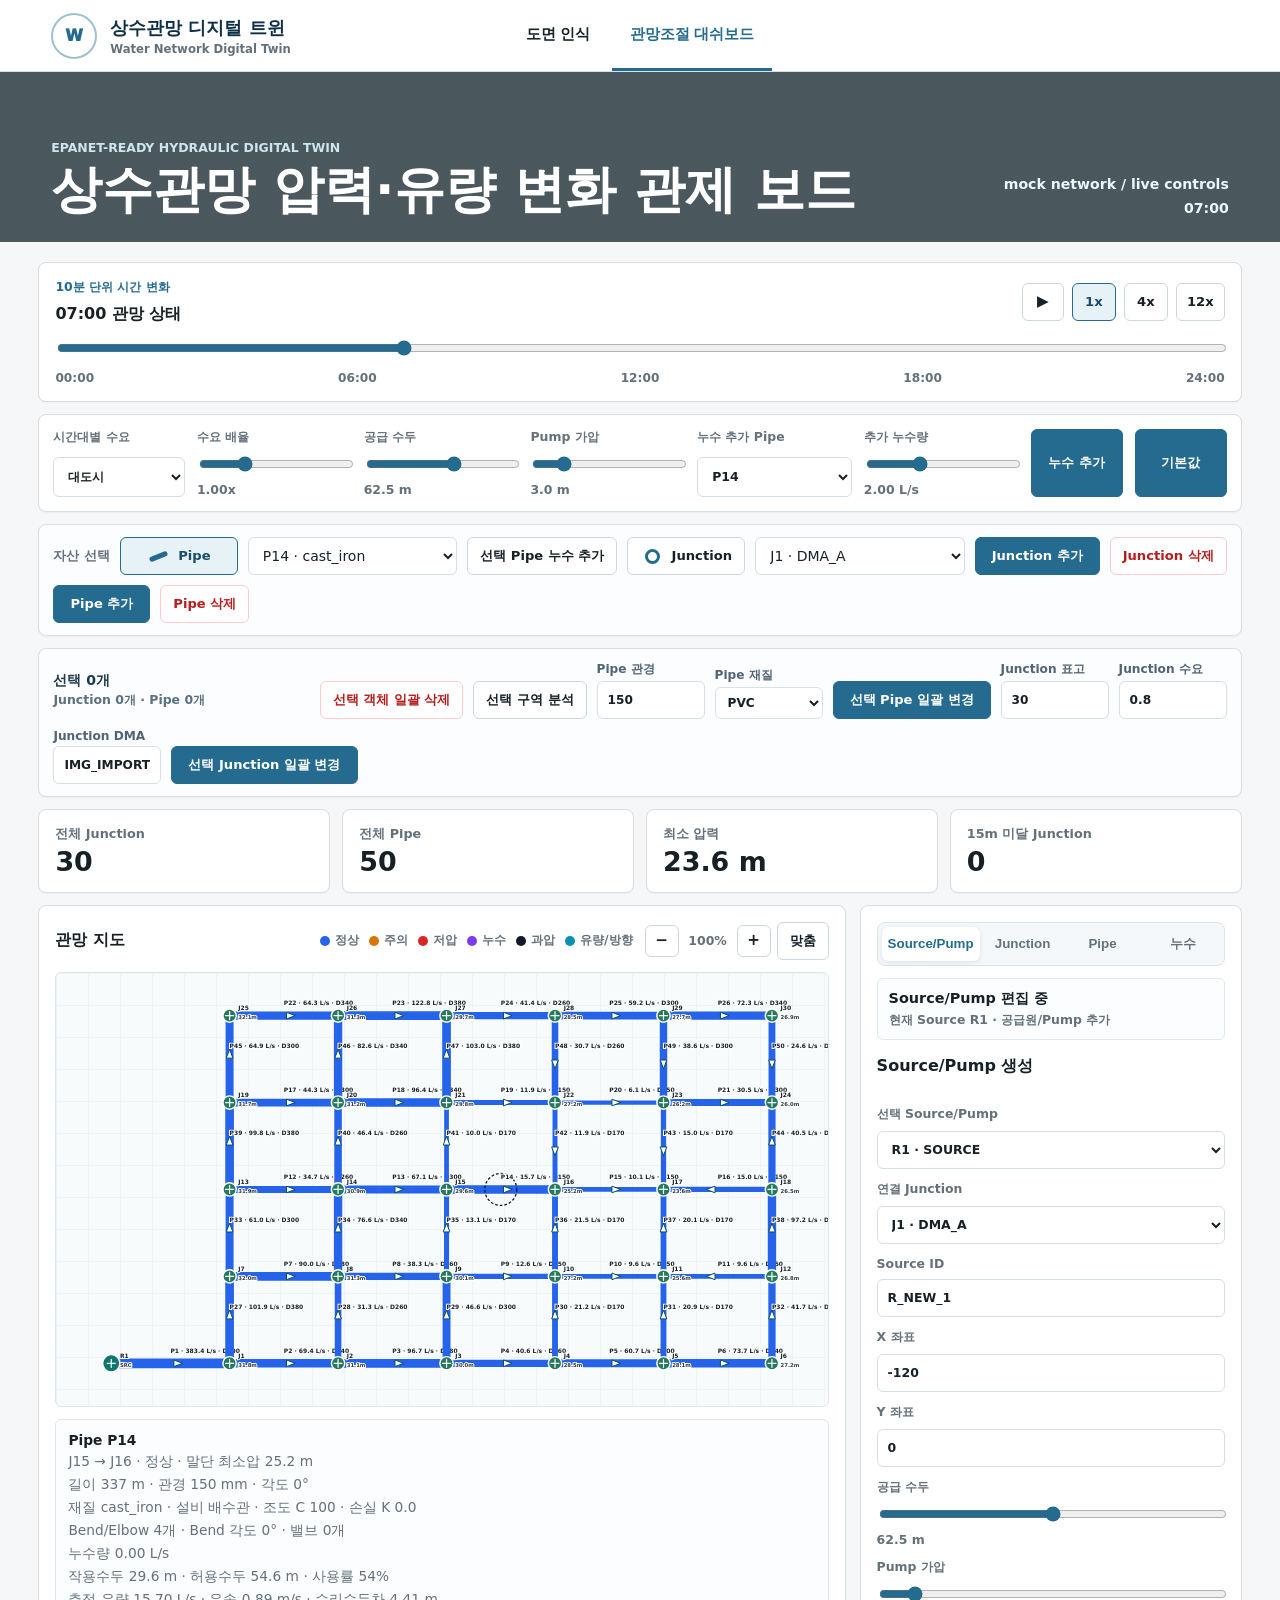
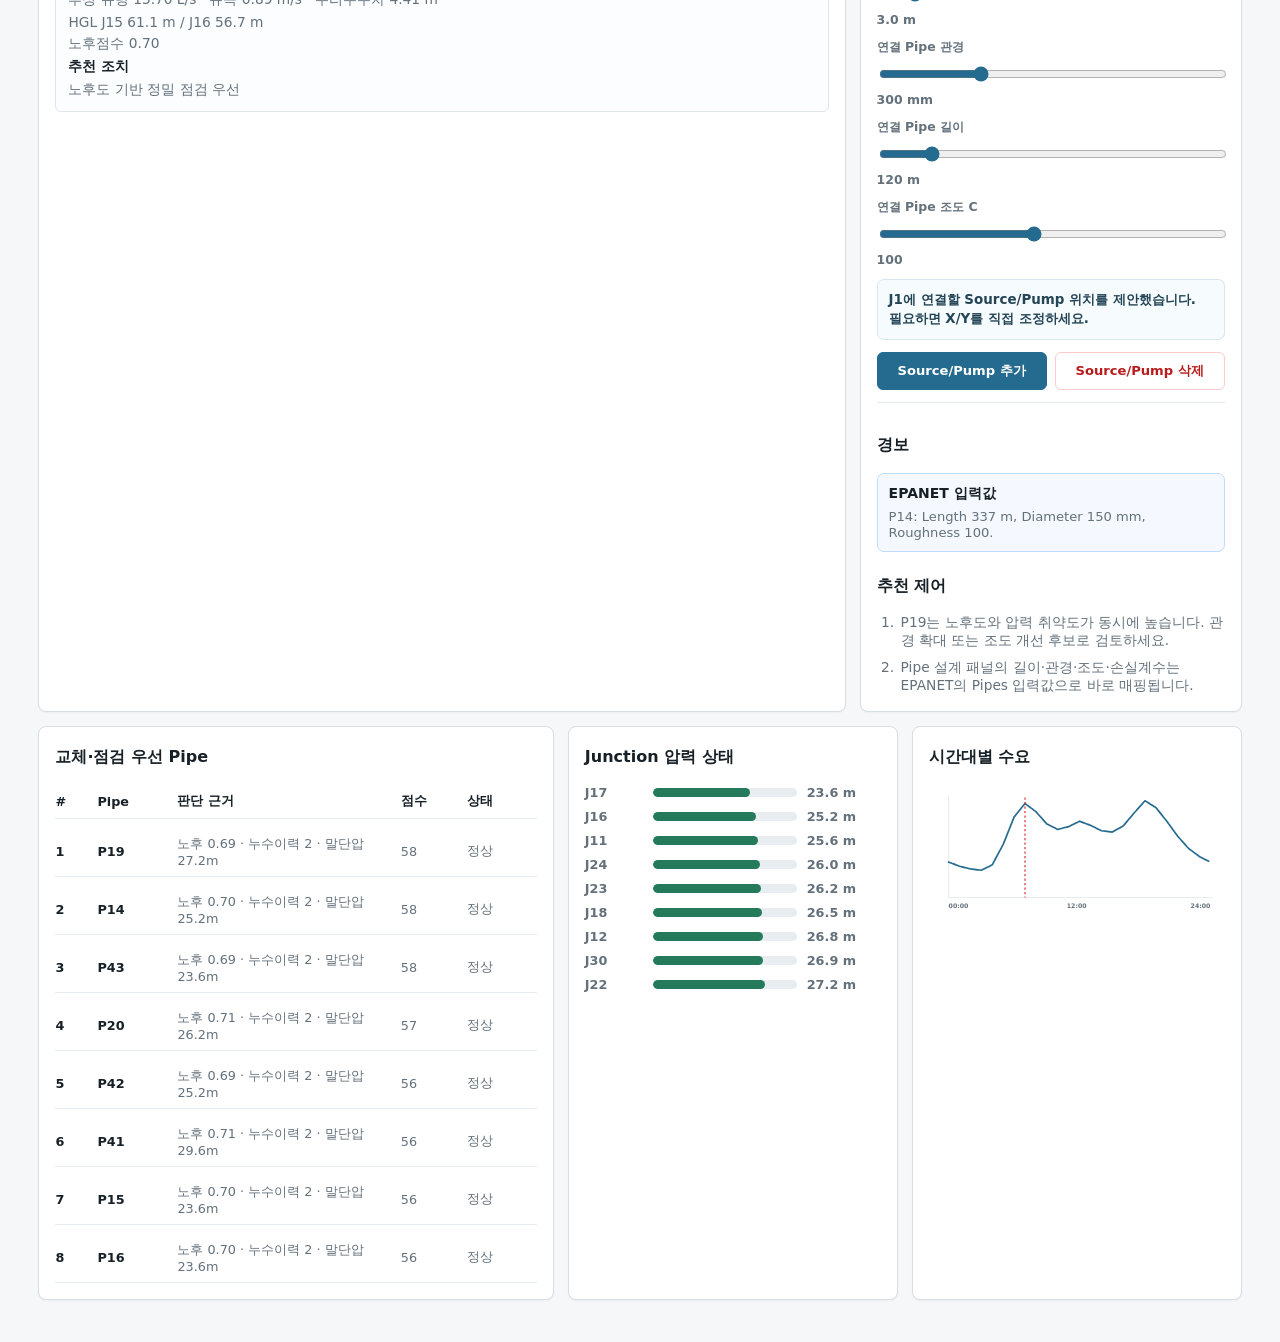
==== commit b6d3eb92: "Add files via upload" ====
--- a/frontend/index.html
+++ b/frontend/index.html
@@ -79,6 +79,9 @@
             <button id="pipe-sample-mode" class="text-button" type="button">Pipe 후보 선택</button>
             <button id="clear-pipe-samples" class="text-button" type="button">Pipe 후보 초기화</button>
             <span id="pipe-sample-count" class="sample-count">0 / 100</span>
+            <button id="source-sample-mode" class="text-button" type="button">Source/Pump 후보 선택</button>
+            <button id="clear-source-samples" class="text-button" type="button">Source/Pump 후보 초기화</button>
+            <span id="source-sample-count" class="sample-count">0 / 100</span>
           </div>
         </section>
         <p class="recognition-format-guidance">[ .JPG, .PNG 도면은 Junction 후보를 우선 사용하고, 표시되지 않은 관은 Pipe 후보 선택으로 보강해 주십시오. ]</p>
@@ -224,6 +227,44 @@
         <button id="delete-pipe" class="text-button danger-button" type="button">Pipe 삭제</button>
       </section>
 
+      <section class="batch-toolbar" aria-label="cad style multi selection tools">
+        <div>
+          <strong id="bulk-selection-count">선택 0개</strong>
+          <span id="bulk-selection-mode">왼쪽→오른쪽: 포함 선택 · 오른쪽→왼쪽: 교차 선택</span>
+        </div>
+        <button id="bulk-delete" class="text-button danger-button" type="button">선택 객체 일괄 삭제</button>
+        <button id="bulk-analyze" class="text-button" type="button">선택 구역 분석</button>
+        <label>
+          Pipe 관경
+          <input id="bulk-pipe-diameter" type="number" min="80" max="1200" step="10" value="150" />
+        </label>
+        <label>
+          Pipe 재질
+          <select id="bulk-pipe-material">
+            <option value="PVC">PVC</option>
+            <option value="HDPE">HDPE</option>
+            <option value="ductile_iron">ductile iron</option>
+            <option value="steel">steel</option>
+            <option value="cast_iron">cast iron</option>
+            <option value="concrete">concrete</option>
+          </select>
+        </label>
+        <button id="bulk-apply-pipes" class="primary-button" type="button">선택 Pipe 일괄 변경</button>
+        <label>
+          Junction 표고
+          <input id="bulk-junction-elevation" type="number" min="0" max="120" step="0.5" value="30" />
+        </label>
+        <label>
+          Junction 수요
+          <input id="bulk-junction-demand" type="number" min="0" max="20" step="0.05" value="0.8" />
+        </label>
+        <label>
+          Junction DMA
+          <input id="bulk-junction-dma" type="text" value="IMG_IMPORT" />
+        </label>
+        <button id="bulk-apply-junctions" class="primary-button" type="button">선택 Junction 일괄 변경</button>
+      </section>
+
       <section class="metric-grid" aria-label="overview metrics">
         <article>
           <span>전체 Junction</span>
--- a/frontend/styles.css
+++ b/frontend/styles.css
@@ -5,12 +5,17 @@
   --line: #d7dee4;
   --surface: #ffffff;
   --page: #f5f7f8;
+  --soft-surface: #fbfdff;
   --ok: #247a5a;
   --warn: #d97706;
   --bad: #dc2626;
   --leak: #7c3aed;
   --overpressure: #111827;
   --accent: #246b8f;
+  --accent-soft: #e7f2f6;
+  --radius: 8px;
+  --control-height: 38px;
+  --panel-shadow: 0 1px 2px rgba(21, 38, 50, 0.04);
 }
 
 * {
@@ -25,6 +30,7 @@
   font-family:
     Inter, ui-sans-serif, system-ui, -apple-system, BlinkMacSystemFont, "Segoe UI",
     sans-serif;
+  font-size: 14px;
 }
 
 .global-index {
@@ -178,12 +184,13 @@
 }
 
 main {
-  padding: 22px clamp(14px, 3vw, 44px) 42px;
+  padding: 20px clamp(14px, 3vw, 44px) 42px;
 }
 
 .timeline-console,
 .control-band,
 .asset-toolbar,
+.batch-toolbar,
 .metric-grid,
 .workspace,
 .analysis-grid,
@@ -196,6 +203,7 @@
 .timeline-console,
 .control-band,
 .asset-toolbar,
+.batch-toolbar,
 .metric-grid article,
 .analysis-grid article,
 .side-panel,
@@ -204,8 +212,9 @@
 .drawing-preview-panel,
 .recognition-side-panel {
   border: 1px solid var(--line);
-  border-radius: 8px;
+  border-radius: var(--radius);
   background: var(--surface);
+  box-shadow: var(--panel-shadow);
 }
 
 .timeline-console {
@@ -386,6 +395,12 @@
   background: #ecfdf5;
 }
 
+#source-sample-mode.active {
+  border-color: #7c3aed;
+  color: #6d28d9;
+  background: #ede9fe;
+}
+
 .timeline-head {
   display: flex;
   align-items: center;
@@ -404,12 +419,18 @@
 .asset-button,
 .text-button,
 .primary-button {
-  min-height: 38px;
+  display: inline-flex;
+  min-height: var(--control-height);
+  align-items: center;
+  justify-content: center;
   border: 1px solid #cbd6dd;
   border-radius: 6px;
   background: white;
   color: var(--ink);
+  font: inherit;
+  font-size: 0.82rem;
   font-weight: 850;
+  line-height: 1;
   cursor: pointer;
 }
 
@@ -427,8 +448,16 @@
 .asset-button.active,
 .primary-button.active {
   border-color: var(--accent);
-  background: #e7f2f6;
+  background: var(--accent-soft);
   color: #174d67;
+}
+
+.icon-button:hover,
+.speed-button:hover,
+.asset-button:hover,
+.text-button:hover {
+  border-color: #9fb8c7;
+  background: #f4f8fa;
 }
 
 .timeline-scale {
@@ -441,20 +470,67 @@
 
 .control-band {
   display: grid;
-  grid-template-columns: minmax(130px, 0.8fr) repeat(5, minmax(130px, 1fr)) repeat(2, max-content);
+  grid-template-columns: minmax(130px, 0.85fr) repeat(5, minmax(130px, 1fr)) repeat(2, minmax(92px, max-content));
   gap: 12px;
   margin-top: 12px;
   padding: 14px;
 }
 
 .asset-toolbar {
-  display: grid;
-  grid-template-columns: max-content 118px minmax(120px, 180px) max-content 134px minmax(120px, 180px) repeat(4, max-content);
+  display: flex;
+  flex-wrap: wrap;
   align-items: center;
   gap: 10px;
   margin-top: 12px;
   padding: 12px 14px;
-  background: #fbfcfd;
+  background: var(--soft-surface);
+}
+
+.batch-toolbar {
+  display: flex;
+  flex-wrap: wrap;
+  align-items: end;
+  gap: 10px;
+  margin-top: 12px;
+  padding: 12px 14px;
+  background: var(--soft-surface);
+}
+
+.batch-toolbar > div {
+  display: grid;
+  gap: 2px;
+  align-self: center;
+  flex: 1 1 240px;
+  min-width: 0;
+}
+
+.batch-toolbar strong {
+  color: #1f3a4a;
+}
+
+.batch-toolbar span {
+  color: #5b7180;
+  font-size: 0.78rem;
+  font-weight: 700;
+}
+
+.batch-toolbar label {
+  display: grid;
+  gap: 3px;
+  color: #516475;
+  font-size: 0.76rem;
+  font-weight: 800;
+}
+
+.batch-toolbar input,
+.batch-toolbar select {
+  min-height: 32px;
+  min-width: 92px;
+  border: 1px solid #d6e2ea;
+  border-radius: 6px;
+  padding: 7px 8px;
+  font: inherit;
+  background: white;
 }
 
 .tool-title {
@@ -464,10 +540,26 @@
 }
 
 .asset-button {
-  display: inline-flex;
-  align-items: center;
-  justify-content: center;
   gap: 8px;
+  min-width: 118px;
+}
+
+.asset-toolbar select {
+  flex: 1 1 170px;
+}
+
+.asset-toolbar .text-button,
+.asset-toolbar .primary-button {
+  flex: 0 0 auto;
+}
+
+.batch-toolbar label {
+  flex: 0 0 108px;
+}
+
+.batch-toolbar .text-button,
+.batch-toolbar .primary-button {
+  flex: 0 0 auto;
 }
 
 .tool-icon {
@@ -499,6 +591,7 @@
 
 .text-button {
   padding: 0 12px;
+  white-space: nowrap;
 }
 
 .primary-button {
@@ -509,6 +602,19 @@
   color: white;
 }
 
+.primary-button:hover {
+  border-color: #174d67;
+  background: #1f5f7f;
+}
+
+.asset-toolbar .primary-button,
+.asset-toolbar .text-button,
+.batch-toolbar .primary-button,
+.batch-toolbar .text-button,
+.control-band .primary-button {
+  min-width: 0;
+}
+
 .danger-button {
   border-color: #fecaca;
   color: #b91c1c;
@@ -533,12 +639,20 @@
 select,
 input[type="text"],
 input[type="number"] {
-  min-height: 36px;
+  min-height: var(--control-height);
   border: 1px solid var(--line);
   border-radius: 6px;
   background: white;
   color: var(--ink);
   padding: 0 10px;
+  font: inherit;
+}
+
+select:focus,
+input[type="text"]:focus,
+input[type="number"]:focus {
+  border-color: var(--accent);
+  outline: 3px solid rgba(36, 107, 143, 0.14);
 }
 
 input[type="range"] {
@@ -549,12 +663,13 @@
   display: grid;
   grid-template-columns: repeat(4, 1fr);
   gap: 12px;
-  margin-top: 14px;
+  margin-top: 12px;
 }
 
 .metric-grid article {
   display: grid;
-  gap: 5px;
+  gap: 6px;
+  min-height: 78px;
   padding: 16px;
 }
 
@@ -565,14 +680,15 @@
 }
 
 .metric-grid strong {
-  font-size: 1.75rem;
+  font-size: 1.68rem;
+  line-height: 1;
 }
 
 .workspace {
   display: grid;
   grid-template-columns: minmax(0, 1fr) 382px;
   gap: 14px;
-  margin-top: 14px;
+  margin-top: 12px;
 }
 
 .map-panel,
@@ -593,7 +709,7 @@
   gap: 6px;
   padding: 4px;
   border: 1px solid #dbe4ea;
-  border-radius: 8px;
+  border-radius: var(--radius);
   background: #f5f8fa;
 }
 
@@ -618,8 +734,8 @@
   gap: 4px;
   padding: 10px 11px;
   border: 1px solid #e1e9ee;
-  border-radius: 7px;
-  background: #fbfcfd;
+  border-radius: 6px;
+  background: var(--soft-surface);
 }
 
 .editor-context strong {
@@ -732,6 +848,7 @@
   width: 100%;
   aspect-ratio: 16 / 9;
   border: 1px solid #dfe6eb;
+  border-radius: 6px;
   background:
     linear-gradient(#edf3f6 1px, transparent 1px),
     linear-gradient(90deg, #edf3f6 1px, transparent 1px),
@@ -749,6 +866,11 @@
 .pipe:hover,
 .selected-pipe-line {
   stroke-width: 13;
+}
+
+.multi-selected-pipe-line {
+  filter: drop-shadow(0 0 7px rgba(22, 163, 74, 0.45));
+  stroke: #16a34a;
 }
 
 .leak-pipe-line {
@@ -771,6 +893,10 @@
   stroke-dasharray: 9 5;
 }
 
+.pipe.multi-selected-pipe-line {
+  stroke: #16a34a;
+}
+
 .pipe-overpressure-halo {
   fill: none;
   stroke: rgba(17, 24, 39, 0.22);
@@ -811,6 +937,29 @@
   stroke: #111827;
   stroke-dasharray: 4 3;
   stroke-width: 2;
+}
+
+.multi-selected-ring {
+  fill: rgba(124, 58, 237, 0.1);
+  stroke: #7c3aed;
+  stroke-dasharray: 7 4;
+  stroke-width: 3;
+}
+
+.selection-box {
+  pointer-events: none;
+  stroke-dasharray: 8 6;
+  stroke-width: 2;
+}
+
+.selection-box.inside {
+  fill: rgba(37, 99, 235, 0.1);
+  stroke: #2563eb;
+}
+
+.selection-box.crossing {
+  fill: rgba(245, 158, 11, 0.12);
+  stroke: #d97706;
 }
 
 .draw-preview line {
@@ -872,8 +1021,8 @@
   margin-top: 12px;
   padding: 12px;
   border: 1px solid #dfe6eb;
-  border-radius: 7px;
-  background: #fbfcfd;
+  border-radius: 6px;
+  background: var(--soft-surface);
   color: var(--muted);
   font-size: 0.86rem;
 }
@@ -1090,6 +1239,7 @@
 @media (max-width: 1120px) {
   .control-band,
   .asset-toolbar,
+  .batch-toolbar,
   .workspace,
   .analysis-grid,
   .recognition-console,
@@ -1102,6 +1252,10 @@
   }
 
   .asset-toolbar {
+    align-items: stretch;
+  }
+
+  .batch-toolbar {
     align-items: stretch;
   }
 }
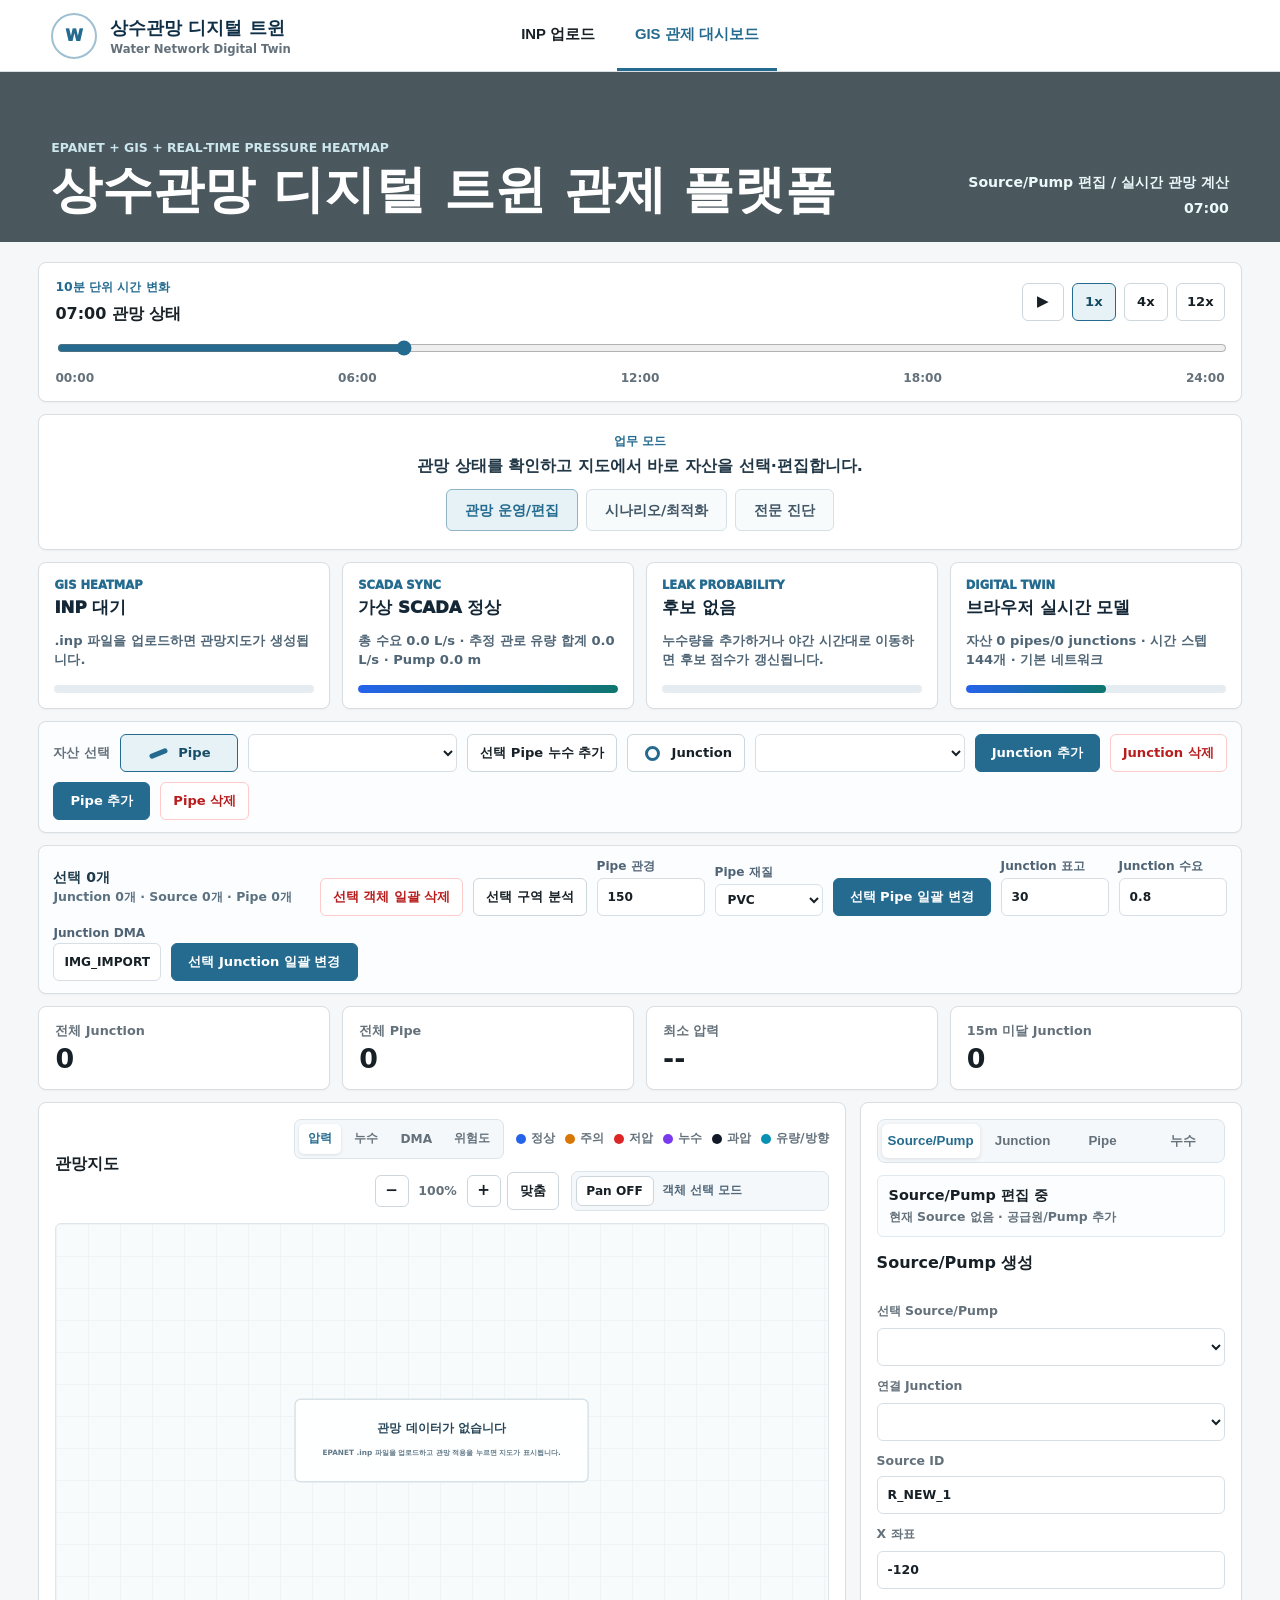
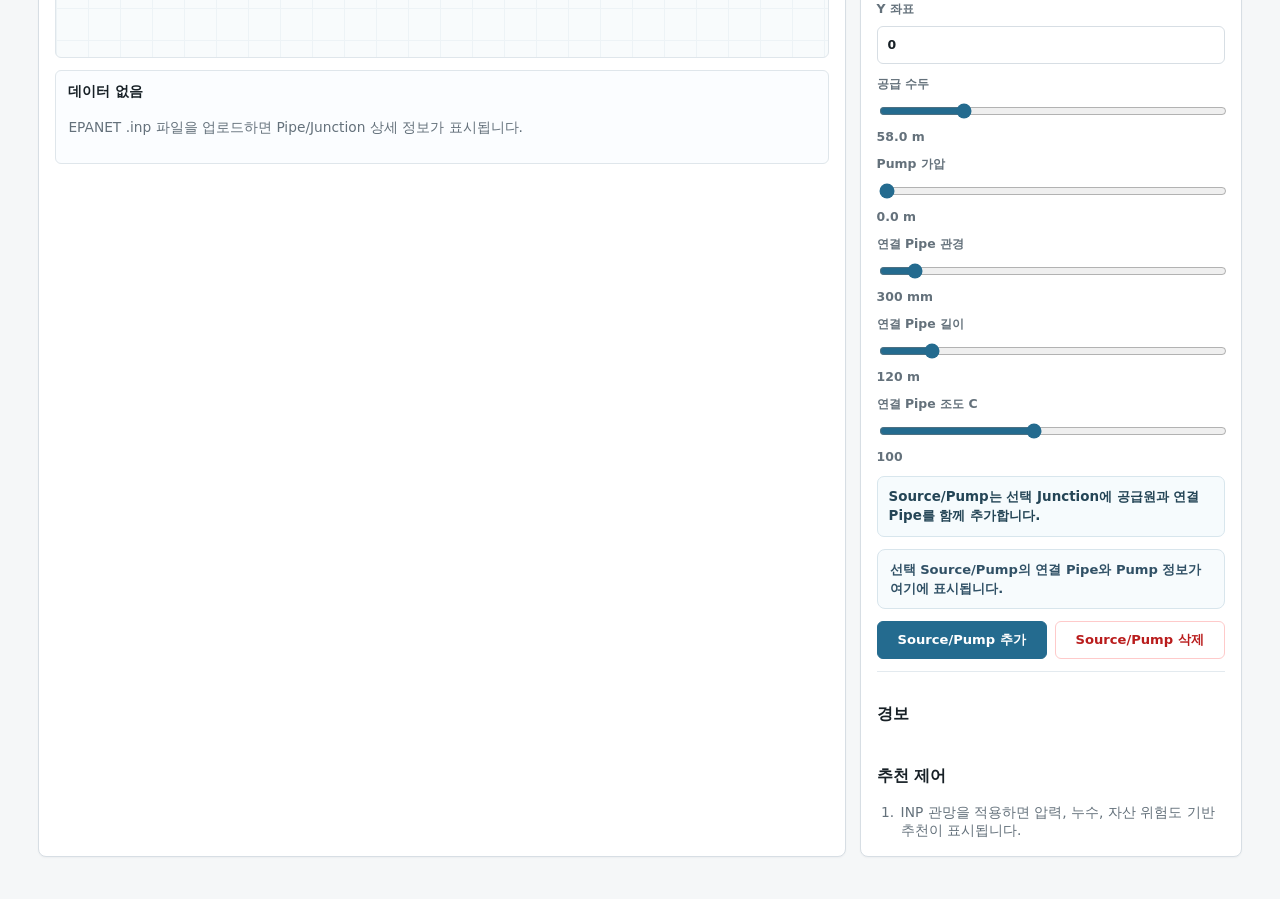
==== commit 66ccc753: "Add files via upload" ====
--- a/frontend/index.html
+++ b/frontend/index.html
@@ -16,46 +16,46 @@
         </div>
       </div>
       <nav class="global-nav" aria-label="workspace index">
-        <button class="global-nav-link" data-view-target="recognition" type="button">도면 인식</button>
-        <button class="global-nav-link active" data-view-target="dashboard" type="button">관망조절 대쉬보드</button>
+        <button class="global-nav-link" data-view-target="recognition" type="button">INP 업로드</button>
+        <button class="global-nav-link active" data-view-target="dashboard" type="button">GIS 관제 대시보드</button>
       </nav>
     </header>
 
-    <section id="recognition-view" class="app-view" data-view="recognition" aria-label="drawing recognition workspace">
+    <section id="recognition-view" class="app-view" data-view="recognition" aria-label="epanet inp import workspace">
       <header class="app-header recognition-header">
         <div>
-          <p class="eyebrow">Multi-format drawing intake</p>
-          <h1>관망 도면 이미지 인식</h1>
+          <p class="eyebrow">EPANET INP model intake</p>
+          <h1>EPANET .inp 관망 모델 업로드</h1>
         </div>
         <div class="status-strip" aria-label="recognition status">
-          <span id="recognition-status">drawing waiting</span>
+          <span id="recognition-status">inp waiting</span>
           <span id="recognition-count">0 pipes / 0 nodes</span>
         </div>
       </header>
 
       <main class="recognition-workspace">
-        <section class="recognition-console" aria-label="drawing recognition controls">
+        <section class="recognition-console" aria-label="epanet inp import controls">
           <div class="recognition-primary-controls">
             <label>
-              관망 도면 파일
-              <input id="drawing-file" type="file" accept="image/png,image/jpeg,application/pdf,.jpg,.jpeg,.png,.pdf,.dwg,.dxf" />
+              EPANET INP 파일
+              <input id="drawing-file" type="file" accept=".inp,application/octet-stream,text/plain" />
             </label>
-            <label>
+            <label class="inp-hidden">
               최소 선분 길이
               <input id="drawing-min-line" type="range" min="20" max="180" step="5" value="45" />
               <span id="drawing-min-line-value">45 px</span>
             </label>
-            <label>
+            <label class="inp-hidden">
               끝점 병합 허용치
               <input id="drawing-merge-tolerance" type="range" min="6" max="42" step="2" value="18" />
               <span id="drawing-merge-tolerance-value">18 px</span>
             </label>
             <label>
-              픽셀-미터 환산
+              좌표 스케일
               <input id="drawing-scale" type="number" min="0.01" max="20" step="0.05" value="1" />
             </label>
             <label>
-              기본 관경
+              기본 관경 mm
               <input id="drawing-diameter" type="number" min="50" max="1200" step="10" value="150" />
             </label>
             <label>
@@ -69,42 +69,30 @@
                 <option value="concrete">concrete</option>
               </select>
             </label>
-            <button id="analyze-drawing" class="primary-button" type="button">도면 분석</button>
-          </div>
-          <div class="recognition-candidate-actions" aria-label="manual recognition candidate controls">
-            <button id="reset-drawing" class="text-button" type="button">이미지 초기화</button>
-            <button id="junction-sample-mode" class="text-button" type="button">Junction 후보 선택</button>
-            <button id="clear-junction-samples" class="text-button" type="button">Junction 후보 초기화</button>
-            <span id="junction-sample-count" class="sample-count">0 / 100</span>
-            <button id="pipe-sample-mode" class="text-button" type="button">Pipe 후보 선택</button>
-            <button id="clear-pipe-samples" class="text-button" type="button">Pipe 후보 초기화</button>
-            <span id="pipe-sample-count" class="sample-count">0 / 100</span>
-            <button id="source-sample-mode" class="text-button" type="button">Source/Pump 후보 선택</button>
-            <button id="clear-source-samples" class="text-button" type="button">Source/Pump 후보 초기화</button>
-            <span id="source-sample-count" class="sample-count">0 / 100</span>
+            <button id="analyze-drawing" class="primary-button" type="button">INP 파싱</button>
           </div>
         </section>
-        <p class="recognition-format-guidance">[ .JPG, .PNG 도면은 Junction 후보를 우선 사용하고, 표시되지 않은 관은 Pipe 후보 선택으로 보강해 주십시오. ]</p>
+        <p class="recognition-format-guidance">[ EPANET .inp 파일의 JUNCTIONS / RESERVOIRS / PIPES / PUMPS / COORDINATES / VERTICES 섹션을 읽어 대시보드 자산으로 변환합니다. ]</p>
 
         <section class="recognition-grid">
           <article class="drawing-preview-panel">
             <div class="section-heading">
-              <h2>도면 오버레이</h2>
+              <h2>INP 네트워크 프리뷰</h2>
               <div class="recognition-actions">
                 <button id="download-assets-json" class="text-button" type="button" disabled>JSON</button>
                 <button id="download-nodes-csv" class="text-button" type="button" disabled>nodes.csv</button>
                 <button id="download-pipes-csv" class="text-button" type="button" disabled>pipes.csv</button>
                 <button id="download-reservoirs-csv" class="text-button" type="button" disabled>reservoirs.csv</button>
-                <button id="apply-recognition-assets" class="primary-button compact-action" type="button" disabled>후보 적용</button>
+                <button id="apply-recognition-assets" class="primary-button compact-action" type="button" disabled>관망 적용</button>
               </div>
             </div>
             <div class="drawing-canvas-frame">
               <canvas id="drawing-canvas" width="1120" height="620"></canvas>
               <div id="drawing-empty-state" class="drawing-format-guide">
-                <strong>지원 도면 형식</strong>
-                <span>JPG/PNG: Gemini vision + OpenCV 후보 추출 + OCR + topology 보정</span>
-                <span>PDF: 벡터 PDF geometry/text 우선 + 스캔 PDF 이미지 경로</span>
-                <span>DWG/DXF: CAD layer/block/polyline/text 파서 + Gemini 의미 판단 보조</span>
+                <strong>지원 파일 형식</strong>
+                <span>.inp: EPANET 관망 모델을 직접 파싱합니다.</span>
+                <span>좌표가 있으면 원래 배치를 유지하고, 없으면 topology 기반 자동 배치를 사용합니다.</span>
+                <span>파싱 후 JSON/CSV로 내보내거나 GIS 관제 대시보드에 바로 적용할 수 있습니다.</span>
               </div>
             </div>
           </article>
@@ -112,15 +100,15 @@
           <aside class="recognition-side-panel">
             <div class="metric-grid recognition-metrics">
               <article>
-                <span>Pipe 후보</span>
+                <span>Pipe</span>
                 <strong id="recognized-pipe-count">0</strong>
               </article>
               <article>
-                <span>Node 후보</span>
+                <span>Node</span>
                 <strong id="recognized-node-count">0</strong>
               </article>
               <article>
-                <span>이미지 크기</span>
+                <span>파일</span>
                 <strong id="recognized-image-size">--</strong>
               </article>
               <article>
@@ -129,12 +117,18 @@
               </article>
             </div>
             <div class="section-heading compact-heading">
-              <h2>nodes.csv 후보</h2>
+              <h2>nodes.csv 변환 결과</h2>
             </div>
             <div id="recognized-nodes-table" class="recognition-table"></div>
             <div class="section-heading compact-heading">
-              <h2>pipes.csv 후보</h2>
-            </div>
+              <h2>pipes.csv 변환 결과</h2>
+              <div class="candidate-filter inp-hidden" aria-label="pipe candidate filter">
+                <button class="text-button active" data-recognition-filter="all" type="button">전체</button>
+                <button class="text-button" data-recognition-filter="low" type="button">낮은 신뢰도</button>
+                <button class="text-button" data-recognition-filter="confirmed" type="button">확정</button>
+              </div>
+            </div>
+            <p id="recognition-review-summary" class="review-summary">INP 파싱 후 변환된 Pipe/Junction을 확인하고 관망에 적용하세요.</p>
             <div id="recognized-pipes-table" class="recognition-table"></div>
           </aside>
         </section>
@@ -144,11 +138,11 @@
     <section id="dashboard-view" class="app-view active" data-view="dashboard" aria-label="network control dashboard">
       <header class="app-header">
         <div>
-          <p class="eyebrow">EPANET-ready hydraulic digital twin</p>
-          <h1>상수관망 압력·유량 변화 관제 보드</h1>
+          <p class="eyebrow">EPANET + GIS + real-time pressure heatmap</p>
+          <h1>상수관망 디지털 트윈 관제 플랫폼</h1>
         </div>
         <div class="status-strip" aria-label="simulation status">
-          <span id="scenario-label">mock network / live controls</span>
+          <span id="scenario-label">데이터 없음 / INP 업로드 대기</span>
           <span id="time-label">ready</span>
         </div>
       </header>
@@ -171,7 +165,19 @@
         <div class="timeline-scale" id="timeline-scale"></div>
       </section>
 
-      <section class="control-band" aria-label="hydraulic scenario controls">
+      <section class="dashboard-mode-tabs" aria-label="dashboard work modes">
+        <div class="dashboard-mode-copy">
+          <span>업무 모드</span>
+          <strong id="dashboard-mode-summary">관망 상태를 확인하고 지도에서 바로 자산을 선택·편집합니다.</strong>
+        </div>
+        <div class="dashboard-mode-buttons" role="tablist" aria-label="dashboard mode tabs">
+          <button class="dashboard-mode-tab active" data-dashboard-mode-target="ops" type="button" role="tab" aria-selected="true">관망 운영/편집</button>
+          <button class="dashboard-mode-tab" data-dashboard-mode-target="scenario" type="button" role="tab" aria-selected="false">시나리오/최적화</button>
+          <button class="dashboard-mode-tab" data-dashboard-mode-target="diagnostics" type="button" role="tab" aria-selected="false">전문 진단</button>
+        </div>
+      </section>
+
+      <section class="control-band" aria-label="hydraulic scenario controls" data-dashboard-mode="scenario">
         <label>
           시간대별 수요
           <select id="demand-profile">
@@ -182,17 +188,17 @@
         </label>
         <label>
           수요 배율
-          <input id="demand-scale" type="range" min="0.7" max="1.8" step="0.05" value="1" />
+          <input id="demand-scale" type="range" min="0.1" max="5" step="0.05" value="1" />
           <span id="demand-scale-value">1.00x</span>
         </label>
         <label>
           공급 수두
-          <input id="source-head" type="range" min="44" max="76" step="0.5" value="58" />
+          <input id="source-head" type="range" min="0" max="250" step="0.5" value="58" />
           <span id="source-head-value">58.0 m</span>
         </label>
         <label>
           Pump 가압
-          <input id="pump-head" type="range" min="0" max="18" step="0.5" value="3" />
+          <input id="pump-head" type="range" min="0" max="150" step="0.5" value="3" />
           <span id="pump-head-value">3.0 m</span>
         </label>
         <label>
@@ -201,14 +207,78 @@
         </label>
         <label>
           추가 누수량
-          <input id="leak-demand" type="range" min="0" max="6" step="0.25" value="2" />
+          <input id="leak-demand" type="range" min="0" max="100" step="0.5" value="2" />
           <span id="leak-demand-value">2.00 L/s</span>
         </label>
         <button id="add-leak-pipe" class="primary-button" type="button">누수 추가</button>
         <button id="reset-scenario" class="primary-button" type="button">기본값</button>
-      </section>
-
-      <section class="asset-toolbar" aria-label="network editing tools">
+        <button id="run-backend-simulation" class="text-button" type="button">정밀 해석</button>
+        <button id="optimize-source-pump" class="primary-button optimize-button" type="button">Source/Pump 최적화</button>
+        <div id="backend-simulation-status" class="simulation-status">실시간 관망 계산값</div>
+        <div id="source-pump-prediction" class="source-pump-prediction">
+          Source/Pump 최적화를 실행하면 저압 해소를 위한 권장 가압, 공급 유량, 펌프 유량이 표시됩니다.
+        </div>
+      </section>
+
+      <section class="operations-console" aria-label="digital twin operating console" data-dashboard-mode="ops">
+        <article class="operations-card">
+          <div>
+            <span class="ops-label">GIS Heatmap</span>
+            <strong id="ops-gis-status">압력 지도 준비</strong>
+          </div>
+          <p id="ops-gis-detail">시간 슬라이더와 수요 배율에 따라 압력 컬러맵을 갱신합니다.</p>
+          <div class="ops-meter"><span id="ops-gis-meter"></span></div>
+        </article>
+        <article class="operations-card">
+          <div>
+            <span class="ops-label">SCADA Sync</span>
+            <strong id="ops-scada-status">가상 센서 대기</strong>
+          </div>
+          <p id="ops-scada-detail">유량, 압력, 펌프 상태를 운영 지표로 요약합니다.</p>
+          <div class="ops-meter"><span id="ops-scada-meter"></span></div>
+        </article>
+        <article class="operations-card">
+          <div>
+            <span class="ops-label">Leak Probability</span>
+            <strong id="ops-leak-status">누수 확률 산정</strong>
+          </div>
+          <p id="ops-leak-detail">야간 최소유량, 압력 잔차, 노후도를 누수 후보 점수로 결합합니다.</p>
+          <div class="ops-meter"><span id="ops-leak-meter"></span></div>
+        </article>
+        <article class="operations-card">
+          <div>
+            <span class="ops-label">Digital Twin</span>
+            <strong id="ops-twin-status">MVP 동기화</strong>
+          </div>
+          <p id="ops-twin-detail">도면/INP 변환, 시나리오, 경보, 추천 제어의 연결 상태를 표시합니다.</p>
+          <div class="ops-meter"><span id="ops-twin-meter"></span></div>
+        </article>
+      </section>
+
+      <section class="mvp-roadmap" aria-label="product roadmap" data-dashboard-mode="diagnostics">
+        <article class="roadmap-step active">
+          <span>1단계 MVP</span>
+          <strong>INP/도면 업로드 · GIS 시각화 · 압력/유량 컬러맵 · 시간 슬라이더</strong>
+        </article>
+        <article class="roadmap-step">
+          <span>2단계 운영</span>
+          <strong>SCADA 연동 · 누수 탐지 · 실시간 경보</strong>
+        </article>
+        <article class="roadmap-step">
+          <span>3단계 고도화</span>
+          <strong>Digital Twin · AI 관 파손 예측 · 운영 최적화</strong>
+        </article>
+      </section>
+
+      <section class="expert-diagnostics" aria-label="hydraulic expert diagnostics" data-dashboard-mode="diagnostics">
+        <div class="section-heading compact-heading">
+          <h2>전문 진단</h2>
+          <button id="download-professional-report" class="text-button" type="button">진단 리포트 JSON</button>
+        </div>
+        <div id="expert-diagnostics-grid" class="expert-diagnostics-grid"></div>
+      </section>
+
+      <section class="asset-toolbar" aria-label="network editing tools" data-dashboard-mode="ops">
         <div class="tool-title">자산 선택</div>
         <button id="pipe-tool" class="asset-button active" type="button" aria-label="Pipe 선택">
           <span class="tool-icon pipe-mark"></span>
@@ -227,7 +297,7 @@
         <button id="delete-pipe" class="text-button danger-button" type="button">Pipe 삭제</button>
       </section>
 
-      <section class="batch-toolbar" aria-label="cad style multi selection tools">
+      <section class="batch-toolbar" aria-label="cad style multi selection tools" data-dashboard-mode="ops">
         <div>
           <strong id="bulk-selection-count">선택 0개</strong>
           <span id="bulk-selection-mode">왼쪽→오른쪽: 포함 선택 · 오른쪽→왼쪽: 교차 선택</span>
@@ -236,7 +306,7 @@
         <button id="bulk-analyze" class="text-button" type="button">선택 구역 분석</button>
         <label>
           Pipe 관경
-          <input id="bulk-pipe-diameter" type="number" min="80" max="1200" step="10" value="150" />
+          <input id="bulk-pipe-diameter" type="number" min="50" max="3000" step="10" value="150" />
         </label>
         <label>
           Pipe 재질
@@ -256,7 +326,7 @@
         </label>
         <label>
           Junction 수요
-          <input id="bulk-junction-demand" type="number" min="0" max="20" step="0.05" value="0.8" />
+          <input id="bulk-junction-demand" type="number" min="0" max="100" step="0.05" value="0.8" />
         </label>
         <label>
           Junction DMA
@@ -287,8 +357,14 @@
       <section class="workspace">
         <div class="map-panel">
           <div class="section-heading">
-            <h2>관망 지도</h2>
+            <h2 class="map-title">관망지도</h2>
             <div class="map-heading-tools">
+              <div class="layer-tabs" aria-label="map layer controls">
+                <button class="layer-tab active" data-map-layer="pressure" type="button">압력</button>
+                <button class="layer-tab" data-map-layer="leak" type="button">누수</button>
+                <button class="layer-tab" data-map-layer="dma" type="button">DMA</button>
+                <button class="layer-tab" data-map-layer="risk" type="button">위험도</button>
+              </div>
               <div class="legend">
                 <span><i class="normal"></i>정상</span>
                 <span><i class="warn"></i>주의</span>
@@ -303,6 +379,10 @@
                 <button id="map-zoom-in" class="icon-button" type="button" title="확대">+</button>
                 <button id="map-zoom-reset" class="text-button" type="button">맞춤</button>
               </div>
+              <div class="map-interaction-controls" aria-label="map interaction controls">
+                <button id="map-pan-toggle" class="text-button map-pan-toggle" type="button" aria-pressed="false">Pan OFF</button>
+                <span id="map-interaction-status">객체 선택 모드</span>
+              </div>
             </div>
           </div>
           <svg id="network-map" role="img" aria-label="water network map"></svg>
@@ -350,17 +430,17 @@
                 </label>
                 <label>
                   공급 수두
-                  <input id="source-design-head" type="range" min="30" max="95" step="0.5" value="58" />
+                  <input id="source-design-head" type="range" min="0" max="250" step="0.5" value="58" />
                   <span id="source-design-head-value">58.0 m</span>
                 </label>
                 <label>
                   Pump 가압
-                  <input id="source-pump-gain" type="range" min="0" max="35" step="0.5" value="3" />
+                  <input id="source-pump-gain" type="range" min="0" max="150" step="0.5" value="3" />
                   <span id="source-pump-gain-value">3.0 m</span>
                 </label>
                 <label>
                   연결 Pipe 관경
-                  <input id="source-pipe-diameter" type="range" min="100" max="800" step="10" value="300" />
+                  <input id="source-pipe-diameter" type="range" min="50" max="3000" step="10" value="300" />
                   <span id="source-pipe-diameter-value">300 mm</span>
                 </label>
                 <label>
@@ -374,6 +454,7 @@
                   <span id="source-pipe-roughness-value">100</span>
                 </label>
                 <div class="draw-readout" id="source-readout">Source/Pump는 선택 Junction에 공급원과 연결 Pipe를 함께 추가합니다.</div>
+                <div class="source-link-summary" id="source-link-summary">선택 Source/Pump의 연결 Pipe와 Pump 정보가 여기에 표시됩니다.</div>
                 <div class="source-actions">
                   <button id="add-source-pump" class="primary-button" type="button">Source/Pump 추가</button>
                   <button id="delete-source-pump" class="text-button danger-button" type="button">Source/Pump 삭제</button>
@@ -423,7 +504,7 @@
                 </label>
                 <label>
                   기본 수요
-                  <input id="junction-demand" type="range" min="0" max="8" step="0.05" value="1" />
+                  <input id="junction-demand" type="range" min="0" max="100" step="0.05" value="1" />
                   <span id="junction-demand-value">1.00 L/s</span>
                 </label>
                 <label>
@@ -453,7 +534,7 @@
                 </label>
                 <label>
                   관경
-                  <input id="pipe-diameter" type="range" min="80" max="600" step="10" value="150" />
+                  <input id="pipe-diameter" type="range" min="50" max="3000" step="10" value="150" />
                   <span id="pipe-diameter-value">150 mm</span>
                 </label>
                 <label>
@@ -531,7 +612,7 @@
         </aside>
       </section>
 
-      <section class="analysis-grid">
+      <section class="analysis-grid" data-dashboard-mode="diagnostics">
         <article>
           <div class="section-heading">
             <h2>교체·점검 우선 Pipe</h2>
--- a/frontend/styles.css
+++ b/frontend/styles.css
@@ -188,7 +188,11 @@
 }
 
 .timeline-console,
+.dashboard-mode-tabs,
 .control-band,
+.operations-console,
+.mvp-roadmap,
+.expert-diagnostics,
 .asset-toolbar,
 .batch-toolbar,
 .metric-grid,
@@ -201,9 +205,11 @@
 }
 
 .timeline-console,
+.dashboard-mode-tabs,
 .control-band,
 .asset-toolbar,
 .batch-toolbar,
+.expert-diagnostics,
 .metric-grid article,
 .analysis-grid article,
 .side-panel,
@@ -223,6 +229,68 @@
   padding: 16px;
 }
 
+.dashboard-mode-tabs {
+  display: grid;
+  grid-template-columns: 1fr;
+  align-items: center;
+  justify-items: center;
+  gap: 12px;
+  min-height: 96px;
+  margin-top: 12px;
+  padding: 18px 20px;
+  text-align: center;
+}
+
+.dashboard-mode-copy {
+  display: grid;
+  gap: 6px;
+  min-width: 0;
+  padding-inline: 4px;
+}
+
+.dashboard-mode-copy span {
+  color: var(--accent);
+  font-size: 0.78rem;
+  font-weight: 950;
+  text-transform: uppercase;
+}
+
+.dashboard-mode-copy strong {
+  overflow: hidden;
+  color: #213746;
+  font-size: 1rem;
+  font-weight: 900;
+  text-overflow: ellipsis;
+  white-space: nowrap;
+}
+
+.dashboard-mode-buttons {
+  display: flex;
+  flex-wrap: wrap;
+  justify-content: center;
+  gap: 8px;
+}
+
+.dashboard-mode-tab {
+  min-height: 42px;
+  border: 1px solid #d6e0e7;
+  border-radius: 6px;
+  background: #f8fbfc;
+  color: #425767;
+  padding: 0 18px;
+  font: inherit;
+  font-size: 0.9rem;
+  font-weight: 900;
+  cursor: pointer;
+}
+
+.dashboard-mode-tab.active,
+.dashboard-mode-tab:hover {
+  border-color: #8fb2c5;
+  background: var(--accent-soft);
+  color: var(--accent);
+}
+
 .recognition-workspace {
   padding-top: 18px;
 }
@@ -364,6 +432,69 @@
   font-weight: 900;
 }
 
+.recognition-table tr[data-recognition-candidate] {
+  cursor: pointer;
+}
+
+.recognition-table tr[data-recognition-candidate]:hover {
+  background: #fff7ed;
+}
+
+.candidate-filter {
+  display: flex;
+  flex-wrap: wrap;
+  gap: 6px;
+  justify-content: flex-end;
+}
+
+.candidate-filter .text-button,
+.candidate-state-button {
+  min-height: 30px;
+  padding: 0 9px;
+  font-size: 0.74rem;
+}
+
+.candidate-filter .text-button.active,
+.candidate-state-button.active {
+  border-color: var(--accent);
+  background: var(--accent-soft);
+  color: #174d67;
+}
+
+.candidate-state {
+  display: inline-flex;
+  min-width: 44px;
+  justify-content: center;
+  border-radius: 999px;
+  padding: 4px 8px;
+  background: #edf2f6;
+  color: #425564;
+  font-weight: 900;
+}
+
+.candidate-state.confirmed {
+  background: #dcfce7;
+  color: #166534;
+}
+
+.candidate-state.hold {
+  background: #fef3c7;
+  color: #92400e;
+}
+
+.candidate-state.deleted {
+  background: #fee2e2;
+  color: #991b1b;
+}
+
+.review-summary {
+  margin: 8px 0 10px;
+  color: #3e5666;
+  font-size: 0.82rem;
+  font-weight: 750;
+  line-height: 1.45;
+}
+
 .sample-count {
   display: inline-flex;
   min-width: 58px;
@@ -381,6 +512,10 @@
   font-size: 0.88rem;
   font-weight: 800;
   text-align: center;
+}
+
+.inp-hidden {
+  display: none !important;
 }
 
 #pipe-sample-mode.active {
@@ -470,10 +605,358 @@
 
 .control-band {
   display: grid;
-  grid-template-columns: minmax(130px, 0.85fr) repeat(5, minmax(130px, 1fr)) repeat(2, minmax(92px, max-content));
+  grid-template-columns: repeat(auto-fit, minmax(122px, 1fr));
   gap: 12px;
   margin-top: 12px;
   padding: 14px;
+}
+
+.operations-console {
+  display: grid;
+  grid-template-columns: repeat(4, minmax(0, 1fr));
+  gap: 12px;
+  margin-top: 12px;
+}
+
+.operations-card {
+  display: grid;
+  gap: 12px;
+  min-width: 0;
+  border: 1px solid var(--line);
+  border-radius: var(--radius);
+  background: var(--surface);
+  padding: 15px;
+  box-shadow: var(--panel-shadow);
+}
+
+.operations-card > div:first-child {
+  display: grid;
+  gap: 5px;
+}
+
+.ops-label {
+  color: var(--accent);
+  font-size: 0.72rem;
+  font-weight: 950;
+  letter-spacing: 0;
+  text-transform: uppercase;
+}
+
+.operations-card strong {
+  overflow: hidden;
+  color: #142736;
+  font-size: 1.04rem;
+  font-weight: 950;
+  text-overflow: ellipsis;
+  white-space: nowrap;
+}
+
+.operations-card p {
+  min-height: 42px;
+  margin: 0;
+  color: #506676;
+  font-size: 0.82rem;
+  font-weight: 750;
+  line-height: 1.45;
+}
+
+.ops-meter {
+  height: 8px;
+  overflow: hidden;
+  border-radius: 99px;
+  background: #e5edf2;
+}
+
+.ops-meter span {
+  display: block;
+  width: 0;
+  height: 100%;
+  border-radius: inherit;
+  background: linear-gradient(90deg, #2563eb, #0f766e);
+  transition: width 180ms ease;
+}
+
+.mvp-roadmap {
+  display: grid;
+  grid-template-columns: repeat(3, minmax(0, 1fr));
+  gap: 12px;
+  margin-top: 12px;
+}
+
+.expert-diagnostics {
+  display: grid;
+  gap: 10px;
+  margin-top: 12px;
+  padding: 14px;
+  background: var(--soft-surface);
+}
+
+.expert-diagnostics .section-heading {
+  margin-bottom: 0;
+}
+
+.expert-diagnostics-grid {
+  display: grid;
+  grid-template-columns: repeat(auto-fit, minmax(210px, 1fr));
+  gap: 8px;
+}
+
+.expert-card {
+  display: grid;
+  gap: 7px;
+  min-width: 0;
+  border: 1px solid #dce5eb;
+  border-top: 3px solid #64748b;
+  border-radius: 6px;
+  background: var(--surface);
+  padding: 10px 11px;
+  box-shadow: none;
+}
+
+.expert-card.ok {
+  border-left-color: #15803d;
+}
+
+.expert-card.info {
+  border-left-color: #2563eb;
+}
+
+.expert-card.warning {
+  border-left-color: #d97706;
+}
+
+.expert-card.risk {
+  border-left-color: #dc2626;
+}
+
+.expert-card div {
+  display: grid;
+  gap: 4px;
+}
+
+.expert-card span {
+  color: var(--muted);
+  font-size: 0.68rem;
+  font-weight: 950;
+  text-transform: uppercase;
+}
+
+.expert-card strong {
+  color: #1f3545;
+  font-size: 0.84rem;
+  line-height: 1.3;
+}
+
+.expert-card p {
+  margin: 0;
+  color: #526978;
+  font-size: 0.76rem;
+  font-weight: 740;
+  line-height: 1.45;
+}
+
+.expert-card small {
+  color: #273f50;
+  font-size: 0.71rem;
+  font-weight: 900;
+  line-height: 1.35;
+}
+
+[data-dashboard-mode] {
+  display: none !important;
+}
+
+[data-dashboard-mode].active {
+  display: grid !important;
+}
+
+.asset-toolbar[data-dashboard-mode].active,
+.batch-toolbar[data-dashboard-mode].active {
+  display: flex !important;
+}
+
+.roadmap-step {
+  display: grid;
+  gap: 6px;
+  min-width: 0;
+  border: 1px solid #dce5eb;
+  border-radius: var(--radius);
+  background: #fbfdff;
+  padding: 13px 14px;
+}
+
+.roadmap-step.active {
+  border-color: #9fc0d2;
+  background: #eef7fa;
+}
+
+.roadmap-step span {
+  color: var(--muted);
+  font-size: 0.74rem;
+  font-weight: 900;
+}
+
+.roadmap-step strong {
+  color: #1f3a4a;
+  font-size: 0.86rem;
+  line-height: 1.35;
+}
+
+.simulation-status {
+  align-self: center;
+  grid-column: span 2;
+  min-width: 0;
+  color: #3e5666;
+  font-size: 0.82rem;
+  font-weight: 850;
+  line-height: 1.35;
+  overflow-wrap: anywhere;
+}
+
+.source-pump-prediction {
+  grid-column: 1 / -1;
+  display: grid;
+  gap: 10px;
+  min-width: 0;
+  border: 1px solid #c8dde5;
+  border-radius: var(--radius);
+  background: linear-gradient(180deg, #f8fbfc 0%, #eef6f8 100%);
+  padding: 12px 14px;
+  color: #203847;
+  font-size: 0.82rem;
+  font-weight: 800;
+  line-height: 1.45;
+}
+
+.source-pump-prediction-header {
+  display: flex;
+  min-width: 0;
+  align-items: center;
+  justify-content: space-between;
+  gap: 10px;
+}
+
+.source-pump-prediction-header strong {
+  color: #173545;
+  font-size: 0.94rem;
+}
+
+.source-pump-badge {
+  display: inline-flex;
+  min-height: 24px;
+  align-items: center;
+  justify-content: center;
+  border: 1px solid #b8d3dc;
+  border-radius: 999px;
+  background: #ffffff;
+  color: #246174;
+  padding: 0 9px;
+  font-size: 0.7rem;
+  font-weight: 950;
+  white-space: nowrap;
+}
+
+.source-pump-badge.is-good {
+  border-color: #9fd3b5;
+  background: #ebf8ef;
+  color: #20603b;
+}
+
+.source-pump-badge.is-warning {
+  border-color: #f2c27d;
+  background: #fff7e8;
+  color: #87520f;
+}
+
+.source-pump-badge.is-idle {
+  border-color: #d0dae0;
+  color: #637985;
+}
+
+.source-pump-empty {
+  color: #506979;
+  font-weight: 760;
+}
+
+.source-pump-prediction-grid {
+  display: grid;
+  grid-template-columns: repeat(auto-fit, minmax(130px, 1fr));
+  gap: 8px;
+}
+
+.source-pump-prediction-grid span {
+  display: grid;
+  gap: 3px;
+  border: 1px solid #d5e2e8;
+  border-radius: var(--radius-sm);
+  background: #ffffff;
+  padding: 8px 10px;
+}
+
+.source-pump-prediction-grid small {
+  color: var(--muted);
+  font-size: 0.68rem;
+  font-weight: 900;
+  text-transform: uppercase;
+}
+
+.source-pump-lists {
+  display: grid;
+  grid-template-columns: repeat(auto-fit, minmax(220px, 1fr));
+  gap: 8px;
+}
+
+.source-pump-lists section {
+  display: grid;
+  gap: 6px;
+  min-width: 0;
+  border: 1px solid #d5e2e8;
+  border-radius: var(--radius-sm);
+  background: rgba(255, 255, 255, 0.82);
+  padding: 9px 10px;
+}
+
+.source-pump-lists h4 {
+  margin: 0;
+  color: #315266;
+  font-size: 0.74rem;
+  font-weight: 950;
+}
+
+.source-pump-lists ul {
+  display: grid;
+  gap: 6px;
+  margin: 0;
+  padding: 0;
+  list-style: none;
+}
+
+.source-pump-lists li {
+  display: grid;
+  grid-template-columns: minmax(68px, 0.7fr) minmax(160px, 1.4fr) minmax(118px, 0.9fr);
+  gap: 10px;
+  align-items: center;
+  min-width: 0;
+}
+
+.source-pump-lists li strong,
+.source-pump-lists li span,
+.source-pump-lists li small {
+  min-width: 0;
+  overflow-wrap: anywhere;
+}
+
+.source-pump-lists li span {
+  color: #28485b;
+  font-size: 0.76rem;
+}
+
+.source-pump-lists li small {
+  color: #607987;
+  font-size: 0.7rem;
+  font-weight: 900;
+  text-align: right;
+  line-height: 1.35;
 }
 
 .asset-toolbar {
@@ -607,11 +1090,24 @@
   background: #1f5f7f;
 }
 
+.optimize-button {
+  border-color: #125b73;
+  background: #176d87;
+  color: #ffffff;
+  box-shadow: 0 8px 16px rgba(23, 109, 135, 0.16);
+}
+
+.optimize-button:hover {
+  border-color: #0d4559;
+  background: #125b73;
+}
+
 .asset-toolbar .primary-button,
 .asset-toolbar .text-button,
 .batch-toolbar .primary-button,
 .batch-toolbar .text-button,
-.control-band .primary-button {
+.control-band .primary-button,
+.control-band .text-button {
   min-width: 0;
 }
 
@@ -691,6 +1187,14 @@
   margin-top: 12px;
 }
 
+#dashboard-view:not([data-dashboard-mode-current="ops"]) .workspace {
+  grid-template-columns: minmax(0, 1fr);
+}
+
+#dashboard-view:not([data-dashboard-mode-current="ops"]) .side-panel {
+  display: none;
+}
+
 .map-panel,
 .side-panel,
 .analysis-grid article {
@@ -767,6 +1271,11 @@
   margin-bottom: 12px;
 }
 
+.map-title {
+  white-space: nowrap;
+  word-break: keep-all;
+}
+
 .compact-heading {
   margin-top: 20px;
 }
@@ -788,10 +1297,77 @@
   gap: 12px;
 }
 
+.layer-tabs {
+  display: inline-grid;
+  grid-template-columns: repeat(4, max-content);
+  gap: 4px;
+  border: 1px solid #dbe4ea;
+  border-radius: 7px;
+  background: #f5f8fa;
+  padding: 4px;
+}
+
+.layer-tab {
+  min-height: 30px;
+  border: 0;
+  border-radius: 5px;
+  background: transparent;
+  color: var(--muted);
+  padding: 0 9px;
+  font: inherit;
+  font-size: 0.76rem;
+  font-weight: 900;
+  cursor: pointer;
+}
+
+.layer-tab.active {
+  background: white;
+  color: var(--accent);
+  box-shadow: 0 1px 3px rgba(24, 45, 58, 0.12);
+}
+
 .map-zoom-controls {
   display: inline-flex;
   align-items: center;
   gap: 6px;
+}
+
+.map-interaction-controls {
+  display: inline-flex;
+  box-sizing: border-box;
+  width: 258px;
+  min-width: 0;
+  align-items: center;
+  gap: 8px;
+  border: 1px solid #dbe4ea;
+  border-radius: 7px;
+  background: #f5f8fa;
+  padding: 4px;
+}
+
+.map-pan-toggle {
+  flex: 0 0 78px;
+  width: 78px;
+  min-height: 30px;
+  padding: 0 10px;
+  font-size: 0.76rem;
+}
+
+.map-pan-toggle.active {
+  border-color: #125b73;
+  background: #176d87;
+  color: #ffffff;
+}
+
+#map-interaction-status {
+  flex: 1 1 auto;
+  min-width: 0;
+  overflow: hidden;
+  color: #516779;
+  font-size: 0.76rem;
+  font-weight: 900;
+  text-overflow: ellipsis;
+  white-space: nowrap;
 }
 
 .map-zoom-controls .icon-button {
@@ -854,6 +1430,46 @@
     linear-gradient(90deg, #edf3f6 1px, transparent 1px),
     #f8fbfc;
   background-size: 32px 32px;
+  --map-zoom: 1;
+}
+
+.map-empty-state rect {
+  fill: rgba(255, 255, 255, 0.92);
+  stroke: #d7e2e8;
+  stroke-width: calc(1.5px / var(--map-zoom));
+  vector-effect: non-scaling-stroke;
+}
+
+.map-empty-state text {
+  fill: #254456;
+  font-size: calc(18px / var(--map-zoom));
+  font-weight: 950;
+  text-anchor: middle;
+}
+
+.map-empty-state .map-empty-subtitle {
+  fill: #607988;
+  font-size: calc(11px / var(--map-zoom));
+  font-weight: 800;
+}
+
+#network-map.map-pannable {
+  cursor: grab;
+}
+
+#network-map.map-panning,
+#network-map.node-dragging {
+  cursor: grabbing;
+}
+
+#network-map.map-pan-enabled .pipe,
+#network-map.map-pan-enabled .junction-icon {
+  cursor: grab;
+}
+
+#network-map.map-panning .pipe,
+#network-map.map-panning .junction-icon {
+  cursor: grabbing;
 }
 
 .pipe {
@@ -861,11 +1477,17 @@
   stroke-linecap: round;
   cursor: pointer;
   transition: stroke-width 140ms ease;
+  vector-effect: non-scaling-stroke;
 }
 
 .pipe:hover,
 .selected-pipe-line {
   stroke-width: 13;
+}
+
+.pipe.selected-pipe-line {
+  filter: drop-shadow(0 0 7px rgba(22, 163, 74, 0.48));
+  stroke: #16a34a;
 }
 
 .multi-selected-pipe-line {
@@ -883,6 +1505,7 @@
   stroke-linecap: round;
   stroke-width: 22;
   pointer-events: none;
+  vector-effect: non-scaling-stroke;
 }
 
 .overpressure-pipe-line {
@@ -903,6 +1526,7 @@
   stroke-linecap: round;
   stroke-width: 24;
   pointer-events: none;
+  vector-effect: non-scaling-stroke;
 }
 
 .flow-arrow {
@@ -914,42 +1538,63 @@
   stroke: #064e5f;
   stroke-linejoin: round;
   stroke-width: 1.5;
+  vector-effect: non-scaling-stroke;
 }
 
 .junction-icon {
-  cursor: pointer;
+  cursor: grab;
+}
+
+.junction-icon:active {
+  cursor: grabbing;
 }
 
 .junction-body {
   stroke: white;
   stroke-width: 2.2;
-}
-
-.junction-icon path {
+  vector-effect: non-scaling-stroke;
+}
+
+.source-body {
+  stroke: white;
+  stroke-linejoin: round;
+  stroke-width: 2.4;
+  vector-effect: non-scaling-stroke;
+}
+
+.junction-icon .junction-cross {
   pointer-events: none;
   stroke: white;
   stroke-linecap: round;
   stroke-width: 1.8;
+  vector-effect: non-scaling-stroke;
+}
+
+.source-icon .junction-cross {
+  stroke-width: 2.1;
 }
 
 .selected-ring {
-  fill: none;
-  stroke: #111827;
-  stroke-dasharray: 4 3;
-  stroke-width: 2;
-}
-
-.multi-selected-ring {
-  fill: rgba(124, 58, 237, 0.1);
-  stroke: #7c3aed;
+  fill: rgba(22, 163, 74, 0.12);
+  stroke: #16a34a;
   stroke-dasharray: 7 4;
   stroke-width: 3;
+  vector-effect: non-scaling-stroke;
+}
+
+.multi-selected-ring {
+  fill: rgba(22, 163, 74, 0.12);
+  stroke: #16a34a;
+  stroke-dasharray: 7 4;
+  stroke-width: 3;
+  vector-effect: non-scaling-stroke;
 }
 
 .selection-box {
   pointer-events: none;
   stroke-dasharray: 8 6;
   stroke-width: 2;
+  vector-effect: non-scaling-stroke;
 }
 
 .selection-box.inside {
@@ -991,18 +1636,18 @@
   pointer-events: none;
   paint-order: stroke;
   stroke: white;
-  stroke-width: 3px;
+  stroke-width: calc(3px / var(--map-zoom));
   fill: var(--ink);
   font-weight: 850;
 }
 
 .node-label,
 .pipe-label {
-  font-size: 9px;
+  font-size: calc(9px / var(--map-zoom));
 }
 
 .pressure-label {
-  font-size: 8px;
+  font-size: calc(8px / var(--map-zoom));
   fill: #2d3a43;
 }
 
@@ -1029,6 +1674,97 @@
 
 .detail-panel strong {
   color: var(--ink);
+}
+
+.selection-analysis-card {
+  display: grid;
+  gap: 12px;
+}
+
+.analysis-title-row {
+  display: flex;
+  align-items: center;
+  justify-content: space-between;
+  gap: 12px;
+}
+
+.analysis-title-row div {
+  display: grid;
+  gap: 4px;
+}
+
+.analysis-title-row span {
+  color: #516475;
+  font-size: 0.82rem;
+  font-weight: 800;
+}
+
+.risk-badge {
+  display: inline-flex;
+  min-width: 56px;
+  min-height: 30px;
+  align-items: center;
+  justify-content: center;
+  border-radius: 6px;
+  font-size: 0.8rem;
+  font-weight: 950;
+}
+
+.risk-badge.ok {
+  background: #dcfce7;
+  color: #166534;
+}
+
+.risk-badge.watch {
+  background: #fef3c7;
+  color: #92400e;
+}
+
+.risk-badge.risk {
+  background: #fee2e2;
+  color: #991b1b;
+}
+
+.analysis-metric-grid,
+.analysis-insight-grid {
+  display: grid;
+  gap: 8px;
+}
+
+.analysis-metric-grid {
+  grid-template-columns: repeat(3, minmax(0, 1fr));
+}
+
+.analysis-insight-grid {
+  grid-template-columns: repeat(3, minmax(0, 1fr));
+}
+
+.analysis-metric-grid span,
+.analysis-insight-grid span {
+  display: grid;
+  gap: 4px;
+  min-width: 0;
+  padding: 10px;
+  border: 1px solid #dfe8ee;
+  border-radius: 6px;
+  background: white;
+}
+
+.analysis-metric-grid small,
+.analysis-insight-grid small {
+  color: #657684;
+  font-size: 0.72rem;
+  font-weight: 850;
+}
+
+.analysis-metric-grid b,
+.analysis-insight-grid b {
+  overflow: hidden;
+  color: #142736;
+  font-size: 0.98rem;
+  font-weight: 950;
+  text-overflow: ellipsis;
+  white-space: nowrap;
 }
 
 .junction-workflow,
@@ -1065,6 +1801,17 @@
   gap: 8px;
 }
 
+.source-link-summary {
+  border: 1px solid #d8e5ec;
+  border-radius: 8px;
+  background: #f7fbfd;
+  color: #315166;
+  padding: 10px 12px;
+  font-size: 0.82rem;
+  font-weight: 800;
+  line-height: 1.45;
+}
+
 button:disabled {
   cursor: not-allowed;
   opacity: 0.48;
@@ -1237,7 +1984,11 @@
 }
 
 @media (max-width: 1120px) {
+  .dashboard-mode-tabs,
   .control-band,
+  .operations-console,
+  .mvp-roadmap,
+  .expert-diagnostics,
   .asset-toolbar,
   .batch-toolbar,
   .workspace,
@@ -1251,12 +2002,30 @@
     grid-template-columns: repeat(2, minmax(0, 1fr));
   }
 
+  .dashboard-mode-buttons {
+    justify-content: center;
+  }
+
   .asset-toolbar {
     align-items: stretch;
   }
 
   .batch-toolbar {
     align-items: stretch;
+  }
+
+  .analysis-metric-grid,
+  .analysis-insight-grid {
+    grid-template-columns: repeat(2, minmax(0, 1fr));
+  }
+
+  .operations-console,
+  .mvp-roadmap {
+    grid-template-columns: 1fr 1fr;
+  }
+
+  .expert-diagnostics-grid {
+    grid-template-columns: repeat(2, minmax(0, 1fr));
   }
 }
 
@@ -1292,11 +2061,44 @@
     grid-template-columns: 1fr;
   }
 
+  .dashboard-mode-tabs {
+    grid-template-columns: 1fr;
+  }
+
+  .dashboard-mode-copy strong {
+    white-space: normal;
+  }
+
+  .dashboard-mode-buttons {
+    display: grid;
+    grid-template-columns: 1fr;
+  }
+
   .recognition-candidate-actions {
     width: 100%;
     justify-content: stretch;
   }
 
+  .operations-console,
+  .mvp-roadmap,
+  .expert-diagnostics-grid,
+  .layer-tabs {
+    grid-template-columns: 1fr;
+  }
+
+  .map-interaction-controls {
+    width: 100%;
+    justify-content: space-between;
+  }
+
+  #map-interaction-status {
+    min-width: 0;
+  }
+
+  .simulation-status {
+    grid-column: auto;
+  }
+
   .recognition-candidate-actions .text-button {
     flex: 1 1 180px;
   }
@@ -1307,6 +2109,16 @@
 
   .metric-grid {
     grid-template-columns: 1fr 1fr;
+  }
+
+  .analysis-title-row {
+    align-items: flex-start;
+    flex-direction: column;
+  }
+
+  .analysis-metric-grid,
+  .analysis-insight-grid {
+    grid-template-columns: 1fr;
   }
 
   .ranking-row {
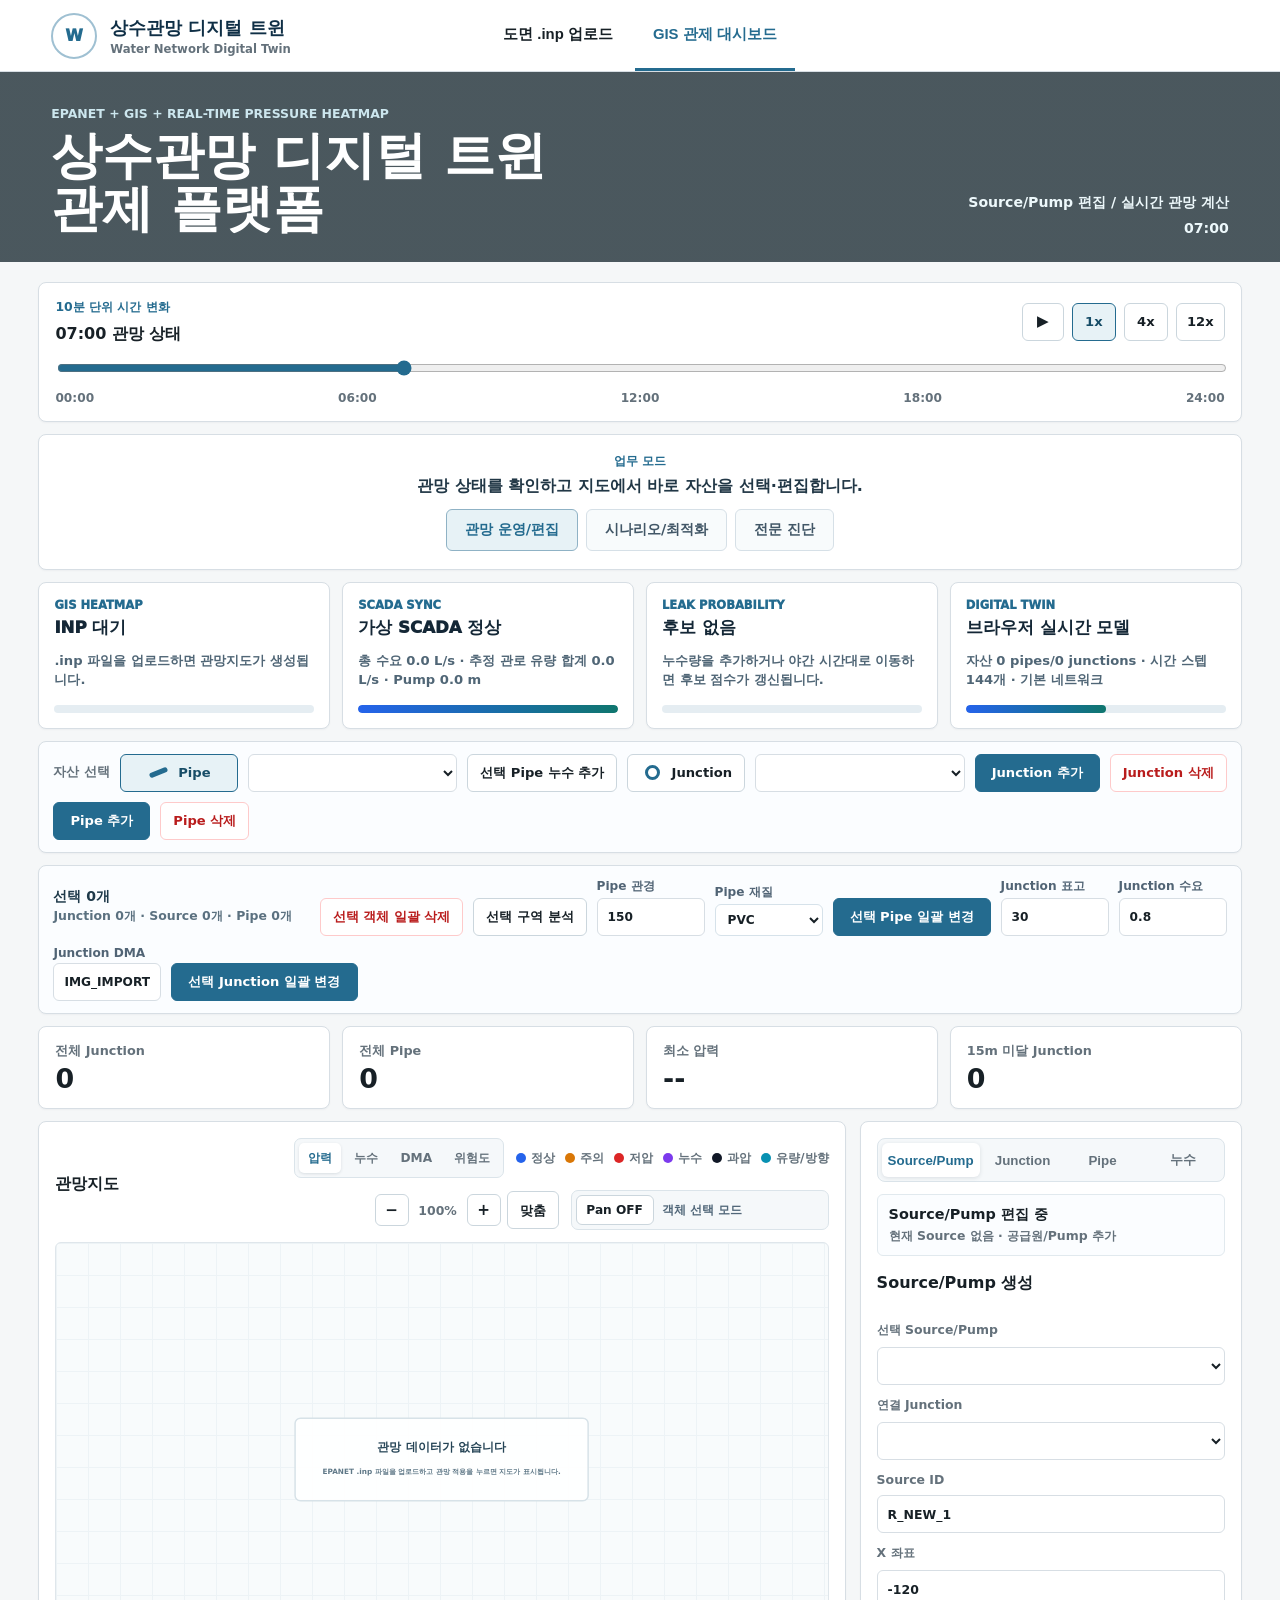
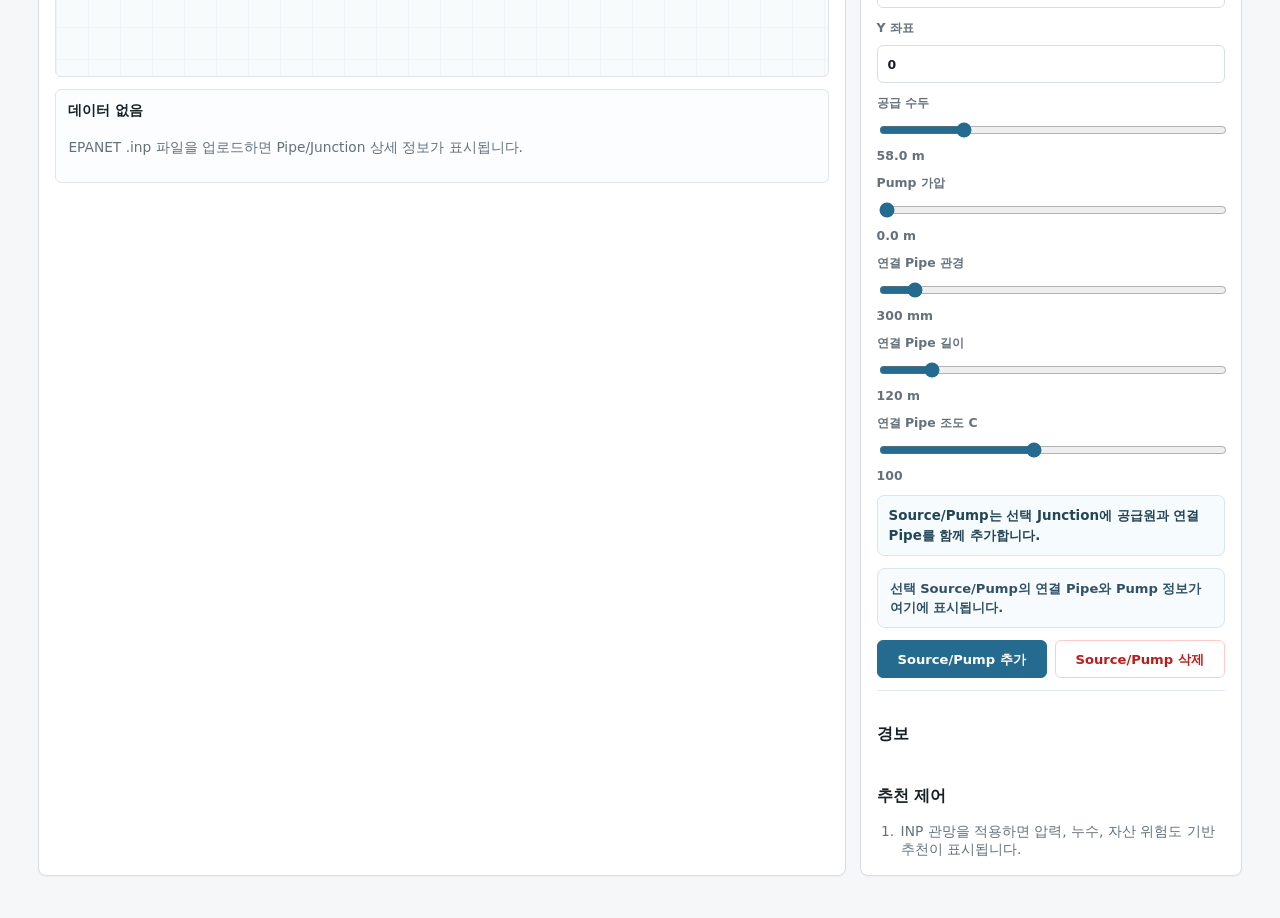
==== commit 53e79247: "Add files via upload" ====
--- a/frontend/index.html
+++ b/frontend/index.html
@@ -16,16 +16,16 @@
         </div>
       </div>
       <nav class="global-nav" aria-label="workspace index">
-        <button class="global-nav-link" data-view-target="recognition" type="button">INP 업로드</button>
+        <button class="global-nav-link" data-view-target="recognition" type="button">도면 .inp 업로드</button>
         <button class="global-nav-link active" data-view-target="dashboard" type="button">GIS 관제 대시보드</button>
       </nav>
     </header>
 
-    <section id="recognition-view" class="app-view" data-view="recognition" aria-label="epanet inp import workspace">
+    <section id="recognition-view" class="app-view" data-view="recognition" aria-label="water network inp drawing upload workspace">
       <header class="app-header recognition-header">
         <div>
-          <p class="eyebrow">EPANET INP model intake</p>
-          <h1>EPANET .inp 관망 모델 업로드</h1>
+          <p class="eyebrow">Water network drawing intake</p>
+          <h1>상수도 관망 도면<br />.inp 파일 업로드</h1>
         </div>
         <div class="status-strip" aria-label="recognition status">
           <span id="recognition-status">inp waiting</span>
@@ -139,10 +139,10 @@
       <header class="app-header">
         <div>
           <p class="eyebrow">EPANET + GIS + real-time pressure heatmap</p>
-          <h1>상수관망 디지털 트윈 관제 플랫폼</h1>
+          <h1>상수관망 디지털 트윈<br />관제 플랫폼</h1>
         </div>
         <div class="status-strip" aria-label="simulation status">
-          <span id="scenario-label">데이터 없음 / INP 업로드 대기</span>
+          <span id="scenario-label">데이터 없음 / 도면 .inp 업로드 대기</span>
           <span id="time-label">ready</span>
         </div>
       </header>
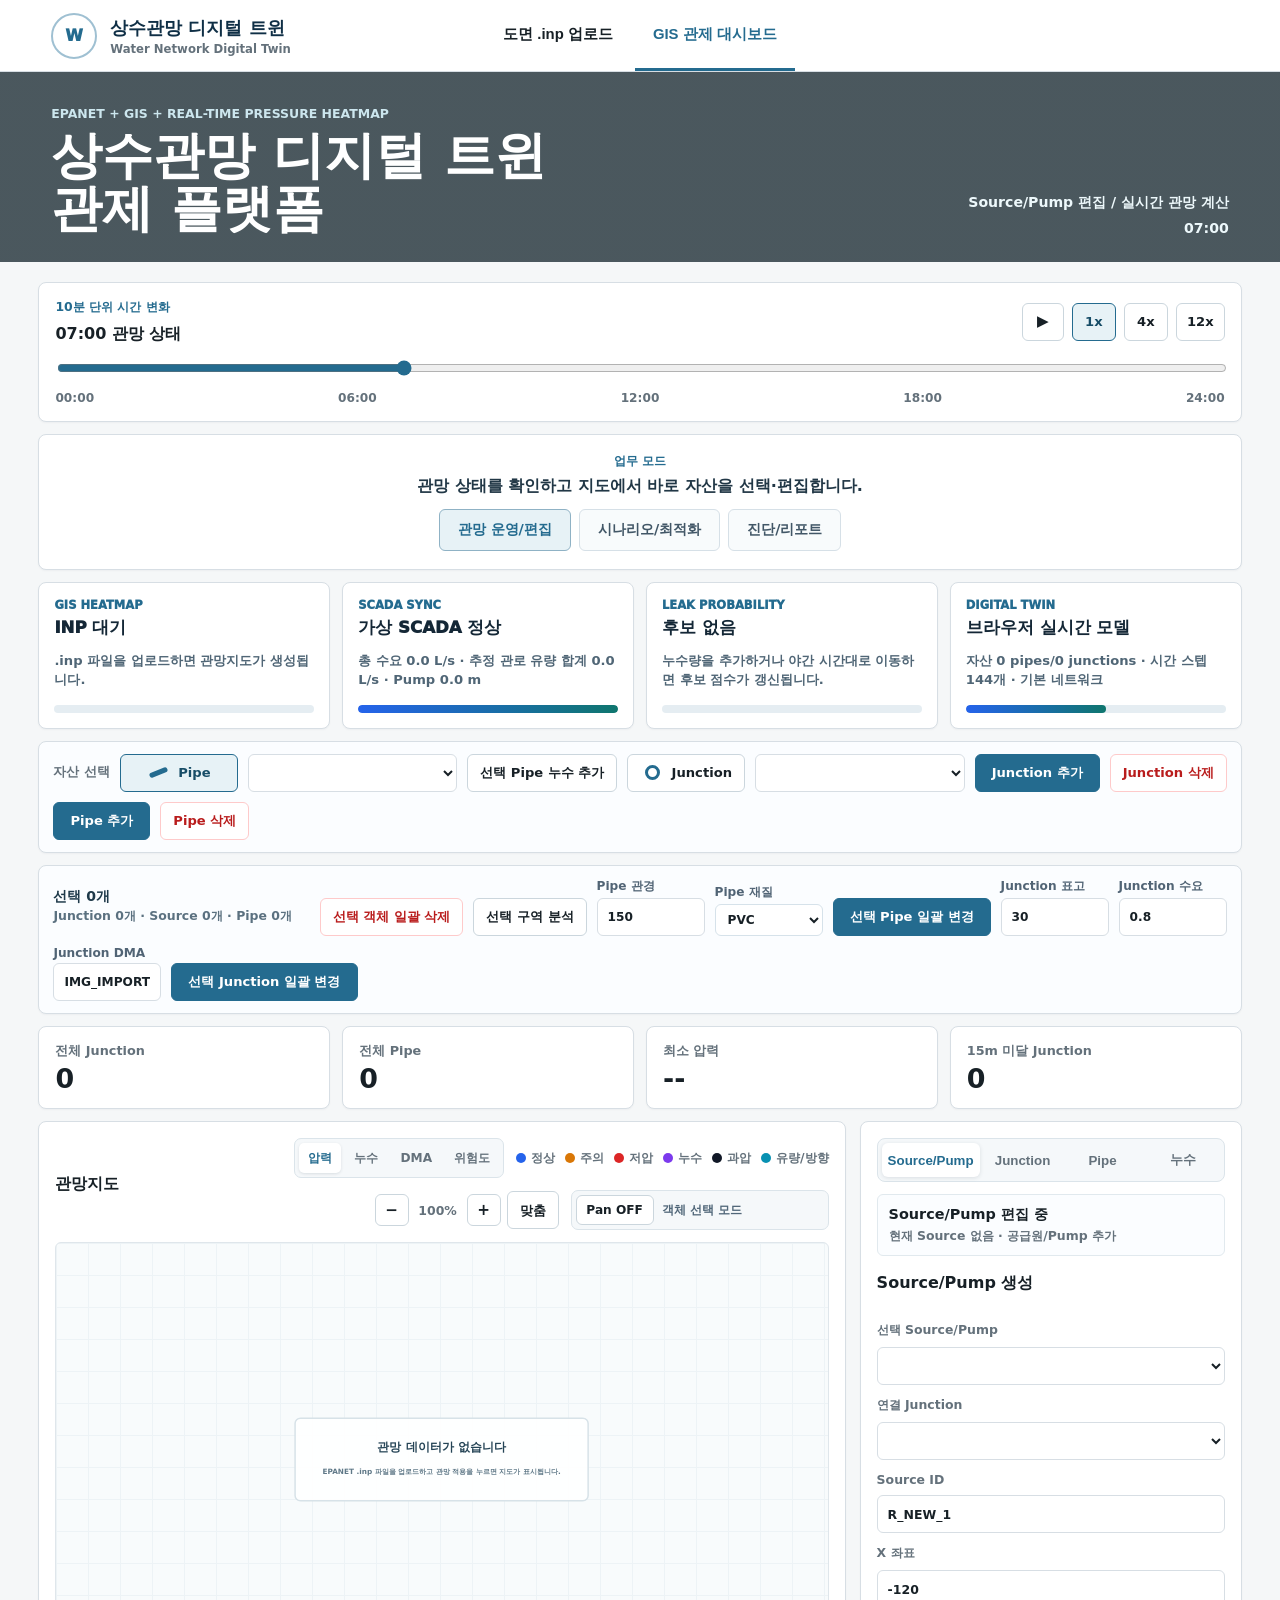
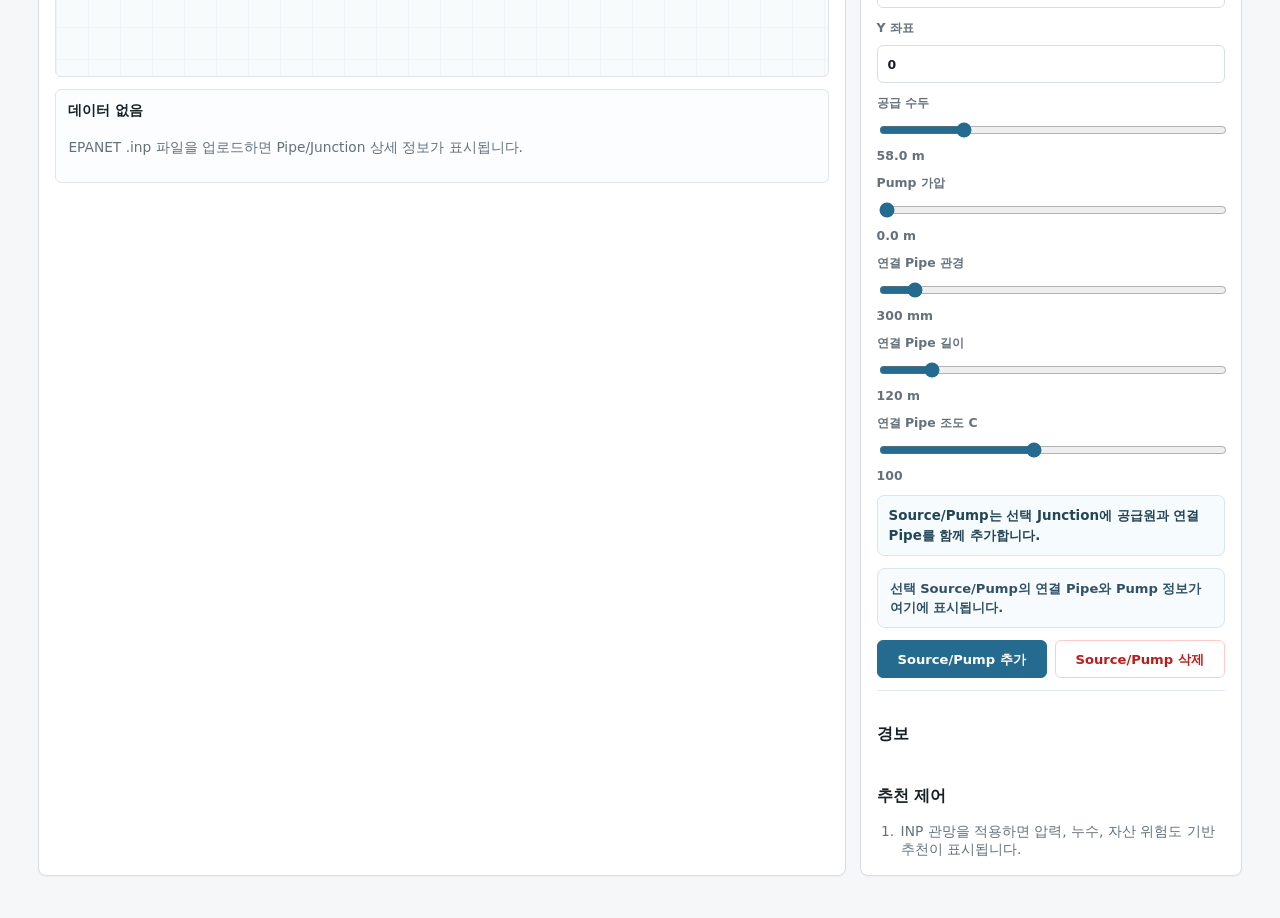
==== commit f6461293: "Add files via upload" ====
--- a/frontend/index.html
+++ b/frontend/index.html
@@ -173,7 +173,7 @@
         <div class="dashboard-mode-buttons" role="tablist" aria-label="dashboard mode tabs">
           <button class="dashboard-mode-tab active" data-dashboard-mode-target="ops" type="button" role="tab" aria-selected="true">관망 운영/편집</button>
           <button class="dashboard-mode-tab" data-dashboard-mode-target="scenario" type="button" role="tab" aria-selected="false">시나리오/최적화</button>
-          <button class="dashboard-mode-tab" data-dashboard-mode-target="diagnostics" type="button" role="tab" aria-selected="false">전문 진단</button>
+          <button class="dashboard-mode-tab" data-dashboard-mode-target="diagnostics" type="button" role="tab" aria-selected="false">진단/리포트</button>
         </div>
       </section>
 
@@ -212,7 +212,7 @@
         </label>
         <button id="add-leak-pipe" class="primary-button" type="button">누수 추가</button>
         <button id="reset-scenario" class="primary-button" type="button">기본값</button>
-        <button id="run-backend-simulation" class="text-button" type="button">정밀 해석</button>
+        <button id="run-backend-simulation" class="text-button" type="button">현재 조건 정밀 계산</button>
         <button id="optimize-source-pump" class="primary-button optimize-button" type="button">Source/Pump 최적화</button>
         <div id="backend-simulation-status" class="simulation-status">실시간 관망 계산값</div>
         <div id="source-pump-prediction" class="source-pump-prediction">
@@ -272,7 +272,7 @@
 
       <section class="expert-diagnostics" aria-label="hydraulic expert diagnostics" data-dashboard-mode="diagnostics">
         <div class="section-heading compact-heading">
-          <h2>전문 진단</h2>
+          <h2>진단/리포트</h2>
           <button id="download-professional-report" class="text-button" type="button">진단 리포트 JSON</button>
         </div>
         <div id="expert-diagnostics-grid" class="expert-diagnostics-grid"></div>
